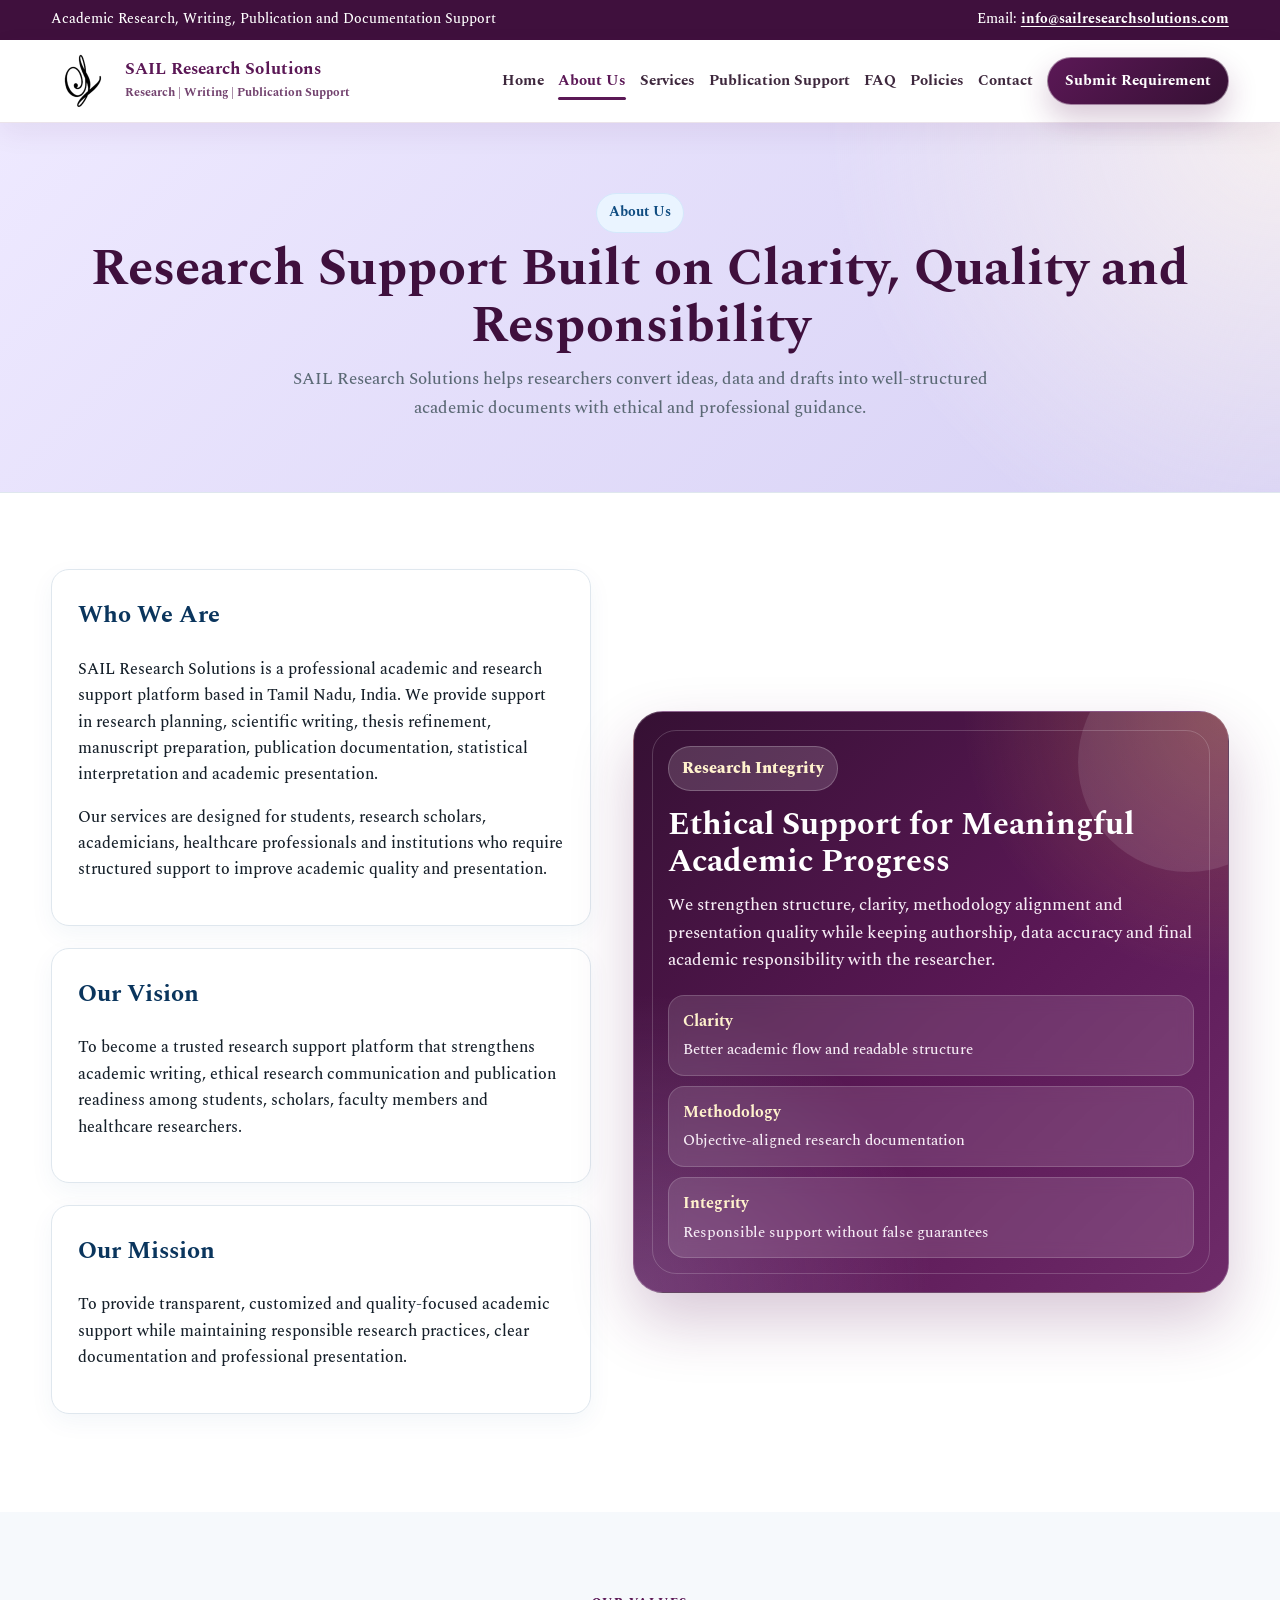
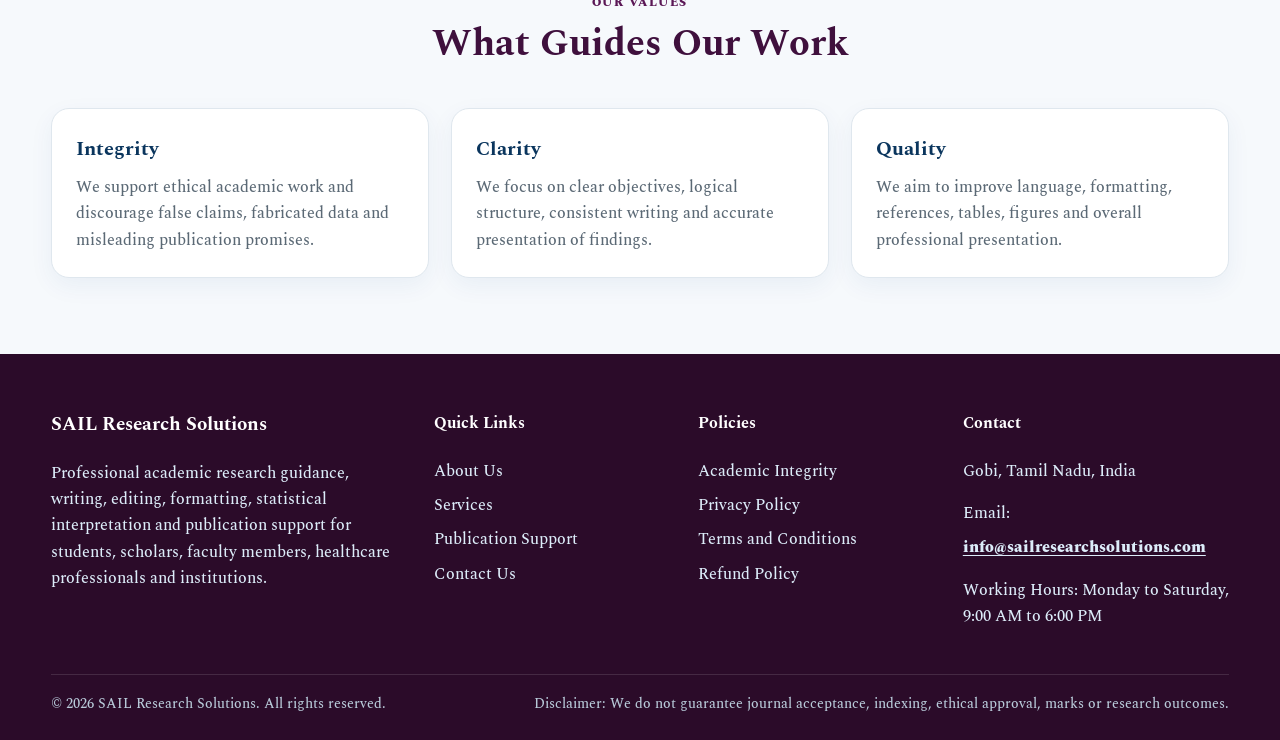
==== about.html @ 729e5722 "Fix clickable email links" ====
<!doctype html>
<html lang="en">
<head>
  <meta charset="utf-8">
  <meta name="viewport" content="width=device-width, initial-scale=1">
  <title>About Us | SAIL Research Solutions</title>
  <meta name="description" content="About SAIL Research Solutions and its academic research support mission.">
  <meta name="keywords" content="SAIL Research Solutions, research support, manuscript editing, thesis support, publication assistance, pharmacy research, academic writing, statistical interpretation">
  <meta name="author" content="SAIL Research Solutions">
  <meta property="og:title" content="About Us | SAIL Research Solutions">
  <meta property="og:description" content="About SAIL Research Solutions and its academic research support mission.">
  <meta property="og:type" content="website">
  <link rel="preconnect" href="https://fonts.googleapis.com">
  <link rel="preconnect" href="https://fonts.gstatic.com" crossorigin>
  <link href="https://fonts.googleapis.com/css2?family=Spectral:wght@400;500;600;700;800&display=swap" rel="stylesheet">
  <link rel="stylesheet" href="assets/style.css">
</head>
<body>

<div class="topbar">
  <div class="container topbar-inner">
    <div>Academic Research, Writing, Publication and Documentation Support</div>
    <div>Email: <a class="email-link" href="mailto:info@sailresearchsolutions.com?subject=Website%20Enquiry%20-%20SAIL%20Research%20Solutions">info@sailresearchsolutions.com</a></div>
  </div>
</div>
<header class="main-header">
  <div class="container header-inner">
    <a class="brand" href="index.html" aria-label="SAIL Research Solutions Home">
      <img src="assets/logo.png" alt="SAIL Research Solutions logo">
      <span>
        <strong>SAIL Research Solutions</strong>
        <small>Research | Writing | Publication Support</small>
      </span>
    </a>
    <button class="menu-toggle" aria-label="Open menu">☰</button>
    <nav class="main-nav" aria-label="Main navigation">
      <a href="index.html" class="">Home</a>
      <a href="about.html" class="active">About Us</a>
      <a href="services.html" class="">Services</a>
      <a href="publication-support.html" class="">Publication Support</a>
      <a href="faq.html" class="">FAQ</a>
      <a href="policies.html" class="">Policies</a>
      <a href="contact.html" class="">Contact</a>
      <a class="nav-button" href="submit-requirement.html">Submit Requirement</a>
    </nav>
  </div>
</header>

<section class="page-hero">
  <div class="container">
    <span class="kicker">About Us</span>
    <h1>Research Support Built on Clarity, Quality and Responsibility</h1>
    <p>SAIL Research Solutions helps researchers convert ideas, data and drafts into well-structured academic documents with ethical and professional guidance.</p>
  </div>
</section>
<section class="section">
  <div class="container split">
    <div>
      <div class="content-box">
        <h2>Who We Are</h2>
        <p>SAIL Research Solutions is a professional academic and research support platform based in Tamil Nadu, India. We provide support in research planning, scientific writing, thesis refinement, manuscript preparation, publication documentation, statistical interpretation and academic presentation.</p>
        <p>Our services are designed for students, research scholars, academicians, healthcare professionals and institutions who require structured support to improve academic quality and presentation.</p>
      </div>
      <div class="content-box">
        <h2>Our Vision</h2>
        <p>To become a trusted research support platform that strengthens academic writing, ethical research communication and publication readiness among students, scholars, faculty members and healthcare researchers.</p>
      </div>
      <div class="content-box">
        <h2>Our Mission</h2>
        <p>To provide transparent, customized and quality-focused academic support while maintaining responsible research practices, clear documentation and professional presentation.</p>
      </div>
    </div>
    <div class="about-theme-card">
      <span class="about-theme-label">Research Integrity</span>
      <h3>Ethical Support for Meaningful Academic Progress</h3>
      <p>We strengthen structure, clarity, methodology alignment and presentation quality while keeping authorship, data accuracy and final academic responsibility with the researcher.</p>
      <div class="about-theme-points">
        <div><strong>Clarity</strong><span>Better academic flow and readable structure</span></div>
        <div><strong>Methodology</strong><span>Objective-aligned research documentation</span></div>
        <div><strong>Integrity</strong><span>Responsible support without false guarantees</span></div>
      </div>
    </div>
  </div>
</section>
<section class="section alt">
  <div class="container">
    <div class="section-title">
      <span class="eyebrow">Our Values</span>
      <h2>What Guides Our Work</h2>
    </div>
    <div class="grid-3">
      <div class="card"><h3>Integrity</h3><p>We support ethical academic work and discourage false claims, fabricated data and misleading publication promises.</p></div>
      <div class="card"><h3>Clarity</h3><p>We focus on clear objectives, logical structure, consistent writing and accurate presentation of findings.</p></div>
      <div class="card"><h3>Quality</h3><p>We aim to improve language, formatting, references, tables, figures and overall professional presentation.</p></div>
    </div>
  </div>
</section>


<footer class="footer">
  <div class="container">
    <div class="footer-grid">
      <div>
        <h3>SAIL Research Solutions</h3>
        <p>Professional academic research guidance, writing, editing, formatting, statistical interpretation and publication support for students, scholars, faculty members, healthcare professionals and institutions.</p>
      </div>
      <div>
        <h4>Quick Links</h4>
        <a href="about.html">About Us</a>
        <a href="services.html">Services</a>
        <a href="publication-support.html">Publication Support</a>
        <a href="contact.html">Contact Us</a>
      </div>
      <div>
        <h4>Policies</h4>
        <a href="policies.html#ethics">Academic Integrity</a>
        <a href="policies.html#privacy">Privacy Policy</a>
        <a href="policies.html#terms">Terms and Conditions</a>
        <a href="policies.html#refund">Refund Policy</a>
      </div>
      <div>
        <h4>Contact</h4>
        <p>Gobi, Tamil Nadu, India</p>
        <p>Email: <a class="email-link" href="mailto:info@sailresearchsolutions.com?subject=Website%20Enquiry%20-%20SAIL%20Research%20Solutions">info@sailresearchsolutions.com</a></p>
        <p>Working Hours: Monday to Saturday, 9:00 AM to 6:00 PM</p>
      </div>
    </div>
    <div class="footer-bottom">
      <span>© 2026 SAIL Research Solutions. All rights reserved.</span>
      <span>Disclaimer: We do not guarantee journal acceptance, indexing, ethical approval, marks or research outcomes.</span>
    </div>
  </div>
</footer>
<script src="assets/script.js"></script>

</body>
</html>
---- assets/style.css ----
:root{
  --primary:#0f4c81;
  --primary-dark:#0a355d;
  --accent:#13a89e;
  --accent-soft:#e7f8f6;
  --gold:#f4b942;
  --ink:#16202a;
  --muted:#5b6975;
  --light:#f6f9fc;
  --white:#ffffff;
  --border:#dfe7ee;
  --shadow:0 16px 42px rgba(15,76,129,.12);
  --radius:18px;
  --max:1180px;
}
*{box-sizing:border-box}
html{scroll-behavior:smooth}
body{
  margin:0;
  font-family:Inter,Segoe UI,Arial,sans-serif;
  color:var(--ink);
  background:var(--white);
  line-height:1.65;
}
a{color:inherit;text-decoration:none}
img{max-width:100%;display:block}
.container{width:min(var(--max),92%);margin:auto}
.topbar{
  background:var(--primary-dark);
  color:#eaf4ff;
  font-size:.92rem;
}
.topbar .container{
  display:flex;gap:18px;justify-content:space-between;align-items:center;
  padding:8px 0;flex-wrap:wrap;
}
.navbar{
  background:rgba(255,255,255,.96);
  backdrop-filter:blur(10px);
  border-bottom:1px solid var(--border);
  position:sticky;top:0;z-index:20;
}
.navbar .container{
  display:flex;align-items:center;justify-content:space-between;
  padding:13px 0;
}
.logo{
  display:flex;align-items:center;gap:12px;font-weight:800;color:var(--primary-dark);
}
.logo-mark{
  width:46px;height:46px;border-radius:14px;
  display:grid;place-items:center;
  background:linear-gradient(135deg,var(--primary),var(--accent));
  color:var(--white);font-weight:900;letter-spacing:.5px;
  box-shadow:0 10px 22px rgba(19,168,158,.25);
}

.logo-img{
  width:68px;
  height:68px;
  object-fit:contain;
  border-radius:0;
  background:transparent;
  border:0;
  padding:0;
  box-shadow:none;
}

.logo small{display:block;font-weight:600;color:var(--muted);font-size:.75rem;margin-top:-4px}
.navlinks{
  display:flex;gap:24px;align-items:center;font-weight:650;color:#203040;
}
.navlinks a:hover{color:var(--accent)}
.nav-cta{
  background:var(--accent);color:white!important;padding:10px 16px;border-radius:999px;
  box-shadow:0 10px 22px rgba(19,168,158,.25);
}
.menu-toggle{display:none;background:transparent;border:0;font-size:1.7rem;color:var(--primary)}
.hero{
  position:relative;overflow:hidden;
  background:
    radial-gradient(circle at top right, rgba(19,168,158,.18), transparent 32%),
    radial-gradient(circle at bottom left, rgba(244,185,66,.16), transparent 28%),
    linear-gradient(135deg,#f8fbff 0%,#eef8fb 100%);
  padding:88px 0 70px;
}
.hero-grid{
  display:grid;grid-template-columns:1.1fr .9fr;gap:44px;align-items:center;
}
.kicker{
  display:inline-flex;align-items:center;gap:8px;
  color:var(--primary);background:#eaf4ff;border:1px solid #d4e8fb;
  padding:7px 12px;border-radius:999px;font-weight:750;font-size:.9rem;
}
.hero h1{
  font-size:clamp(2.25rem,5vw,4.65rem);
  line-height:1.08;margin:18px 0;color:var(--primary-dark);letter-spacing:-1.5px;
}
.hero p{font-size:1.12rem;color:#43525f;max-width:720px}
.hero-actions{display:flex;gap:14px;flex-wrap:wrap;margin-top:28px}
.btn{
  display:inline-flex;align-items:center;justify-content:center;
  border-radius:999px;padding:13px 20px;font-weight:800;
  border:1px solid transparent;transition:.2s ease;
}
.btn-primary{background:var(--primary);color:white;box-shadow:0 12px 28px rgba(15,76,129,.25)}
.btn-primary:hover{background:var(--primary-dark);transform:translateY(-2px)}
.btn-outline{border-color:var(--primary);color:var(--primary);background:white}
.btn-outline:hover{background:var(--primary);color:white;transform:translateY(-2px)}
.hero-card{
  background:rgba(255,255,255,.9);
  border:1px solid rgba(223,231,238,.9);
  box-shadow:var(--shadow);
  border-radius:28px;
  padding:28px;
  position:relative;
}
.hero-card:before{
  content:"";position:absolute;inset:16px;border:1px dashed rgba(19,168,158,.35);
  border-radius:22px;pointer-events:none;
}
.hero-card h3{margin:0 0 14px;color:var(--primary-dark);font-size:1.35rem}
.check-list{padding:0;margin:0;list-style:none}
.check-list li{
  display:flex;gap:10px;align-items:flex-start;margin:12px 0;color:#314250;
}
.check-list li:before{
  content:"✓";color:white;background:var(--accent);border-radius:50%;
  width:22px;height:22px;display:inline-grid;place-items:center;flex:0 0 22px;font-size:.8rem;font-weight:900;margin-top:2px;
}
.metrics{
  display:grid;grid-template-columns:repeat(3,1fr);gap:16px;margin-top:25px;
}
.metric{
  background:var(--white);border:1px solid var(--border);border-radius:16px;padding:16px;text-align:center;
}
.metric b{display:block;color:var(--primary);font-size:1.45rem}
.metric span{font-size:.85rem;color:var(--muted)}
.section{padding:76px 0}
.section.alt{background:var(--light)}
.section-title{text-align:center;max-width:780px;margin:0 auto 42px}
.section-title .eyebrow{
  color:var(--accent);font-weight:850;text-transform:uppercase;letter-spacing:.12em;font-size:.78rem;
}
.section-title h2{
  margin:8px 0 12px;color:var(--primary-dark);font-size:clamp(1.75rem,3vw,2.75rem);line-height:1.15;
}
.section-title p{color:var(--muted);margin:0}
.grid-3{display:grid;grid-template-columns:repeat(3,1fr);gap:22px}
.grid-2{display:grid;grid-template-columns:repeat(2,1fr);gap:24px}
.card{
  background:var(--white);border:1px solid var(--border);border-radius:var(--radius);
  padding:24px;box-shadow:0 8px 24px rgba(15,76,129,.06);
  transition:.2s ease;
}
.card:hover{transform:translateY(-4px);box-shadow:var(--shadow)}
.icon{
  width:52px;height:52px;border-radius:16px;background:var(--accent-soft);
  color:var(--accent);display:grid;place-items:center;font-size:1.55rem;margin-bottom:16px;
}
.card h3{margin:0 0 8px;color:var(--primary-dark);font-size:1.24rem}
.card p{color:var(--muted);margin:0}
.badges{display:flex;gap:10px;flex-wrap:wrap;justify-content:center;margin-top:12px}
.badge{
  padding:9px 13px;border-radius:999px;background:#fff;border:1px solid var(--border);
  font-weight:700;color:#344555;font-size:.92rem;
}
.split{
  display:grid;grid-template-columns:.95fr 1.05fr;gap:42px;align-items:center;
}
.visual-box{
  min-height:420px;border-radius:30px;
  background:
    linear-gradient(135deg,rgba(15,76,129,.92),rgba(19,168,158,.84)),
    url('data:image/svg+xml;utf8,<svg xmlns="http://www.w3.org/2000/svg" width="900" height="600"><defs><pattern id="p" width="70" height="70" patternUnits="userSpaceOnUse"><circle cx="8" cy="8" r="2" fill="white" opacity=".20"/><path d="M0 70 L70 0" stroke="white" opacity=".08"/></pattern></defs><rect width="100%" height="100%" fill="url(%23p)"/></svg>');
  padding:32px;color:white;display:flex;flex-direction:column;justify-content:flex-end;
  box-shadow:var(--shadow);
}
.visual-box h3{font-size:2rem;line-height:1.15;margin:0 0 10px}
.visual-box p{margin:0;color:#eefcff}
.steps{counter-reset:step}
.step{
  display:grid;grid-template-columns:60px 1fr;gap:18px;align-items:start;
  background:var(--white);border:1px solid var(--border);border-radius:var(--radius);
  padding:20px;margin-bottom:16px;box-shadow:0 8px 20px rgba(15,76,129,.05);
}
.step-number{
  width:52px;height:52px;border-radius:50%;background:var(--primary);color:white;
  display:grid;place-items:center;font-weight:900;font-size:1.2rem;
}
.step h3{margin:0 0 5px;color:var(--primary-dark)}
.step p{margin:0;color:var(--muted)}
.cta{
  background:linear-gradient(135deg,var(--primary-dark),var(--primary));
  color:white;border-radius:30px;padding:42px;
  display:grid;grid-template-columns:1.2fr .8fr;gap:24px;align-items:center;
  box-shadow:var(--shadow);
}
.cta h2{margin:0 0 8px;font-size:2.1rem;line-height:1.15}
.cta p{margin:0;color:#e7f4ff}
.cta .hero-actions{justify-content:flex-end;margin:0}
.cta .btn-outline{background:transparent;color:white;border-color:rgba(255,255,255,.7)}
.cta .btn-outline:hover{background:white;color:var(--primary)}
.testimonial{
  position:relative;padding-top:34px;
}
.quote{
  position:absolute;top:8px;left:22px;color:var(--accent);font-size:3rem;font-weight:900;line-height:1;
}
.testimonial p{font-style:italic}
.name{font-weight:850;color:var(--primary-dark);margin-top:14px}
.role{color:var(--muted);font-size:.92rem}
.page-hero{
  background:linear-gradient(135deg,#f7fbff,#e9f8f7);
  padding:70px 0;text-align:center;border-bottom:1px solid var(--border);
}
.page-hero h1{font-size:clamp(2rem,4vw,3.4rem);color:var(--primary-dark);margin:8px 0 10px;line-height:1.12}
.page-hero p{max-width:760px;margin:auto;color:var(--muted);font-size:1.08rem}
.content-box{
  background:var(--white);border:1px solid var(--border);border-radius:var(--radius);
  padding:26px;box-shadow:0 8px 24px rgba(15,76,129,.05);margin-bottom:22px;
}
.content-box h2,.content-box h3{color:var(--primary-dark);margin-top:0}
.policy-list li{margin-bottom:10px}
.contact-grid{display:grid;grid-template-columns:.9fr 1.1fr;gap:24px}
.form{
  display:grid;gap:14px;
}
.form input,.form textarea,.form select{
  width:100%;border:1px solid var(--border);border-radius:14px;padding:13px 14px;
  font:inherit;background:white;color:var(--ink);
}
.form textarea{min-height:135px;resize:vertical}
.form-note{font-size:.9rem;color:var(--muted);margin-top:8px}
.footer{
  background:#081f36;color:#dcecf9;padding:56px 0 24px;
}
.footer-grid{display:grid;grid-template-columns:1.2fr .8fr .8fr .9fr;gap:28px}
.footer h3,.footer h4{color:white;margin-top:0}
.footer a{display:block;color:#dcecf9;margin:8px 0}
.footer a:hover{color:var(--gold)}
.footer-bottom{
  border-top:1px solid rgba(255,255,255,.12);margin-top:28px;padding-top:18px;
  display:flex;justify-content:space-between;gap:16px;flex-wrap:wrap;color:#b7c9d8;font-size:.9rem;
}
.notice{
  background:#fff8e7;border:1px solid #f4d997;color:#604812;border-radius:16px;padding:16px;margin:18px 0;
}
.table-wrap{overflow-x:auto}
table{width:100%;border-collapse:collapse;background:white;border:1px solid var(--border);border-radius:14px;overflow:hidden}
th,td{padding:14px;border-bottom:1px solid var(--border);vertical-align:top;text-align:left}
th{background:#edf7fb;color:var(--primary-dark)}
tr:last-child td{border-bottom:0}
@media(max-width:920px){
  .hero-grid,.split,.cta,.contact-grid{grid-template-columns:1fr}
  .grid-3{grid-template-columns:repeat(2,1fr)}
  .footer-grid{grid-template-columns:1fr 1fr}
  .cta .hero-actions{justify-content:flex-start}
  .navlinks{
    display:none;position:absolute;top:73px;left:0;right:0;background:white;
    padding:18px 4%;flex-direction:column;align-items:flex-start;border-bottom:1px solid var(--border);
  }
  .navlinks.open{display:flex}
  .menu-toggle{display:block}
}
@media(max-width:620px){
  .grid-3,.grid-2,.metrics{grid-template-columns:1fr}
  .hero{padding:62px 0 50px}
  .section{padding:58px 0}
  .footer-grid{grid-template-columns:1fr}
  .topbar .container{justify-content:center;text-align:center}
}

.map-wrap{
  border:1px solid var(--border);
  border-radius:var(--radius);
  overflow:hidden;
  box-shadow:0 8px 24px rgba(15,76,129,.06);
  background:#fff;
}
.map-wrap iframe{
  width:100%;
  height:360px;
  border:0;
  display:block;
}


/* ================================
   Modern Top Navigation Layout v2
   ================================ */

:root{
  --brand-purple:#5b1856;
  --brand-purple-dark:#3f103d;
  --brand-lavender:#d7d1f5;
  --brand-cream:#faf3ef;
  --brand-soft:#f7f2ff;
}

body{
  padding-left:0!important;
  background:#ffffff;
}

.site-sidebar,
.sidebar-open,
.sidebar-overlay{
  display:none!important;
}

.topbar{
  display:block!important;
  background:var(--brand-purple-dark);
  color:#fff;
  font-size:.9rem;
}

.topbar a{
  color:#fff;
  font-weight:700;
}

.topbar-inner{
  display:flex;
  justify-content:space-between;
  gap:16px;
  padding:8px 0;
  flex-wrap:wrap;
}

.main-header{
  position:sticky;
  top:0;
  z-index:1000;
  background:rgba(255,255,255,.94);
  backdrop-filter:blur(14px);
  border-bottom:1px solid rgba(91,24,86,.12);
  box-shadow:0 10px 26px rgba(91,24,86,.07);
}

.header-inner{
  display:flex;
  align-items:center;
  justify-content:space-between;
  gap:22px;
  padding:12px 0;
}

.brand{
  display:flex;
  align-items:center;
  gap:13px;
  color:var(--brand-purple);
}

.brand img{
  width:72px;
  height:72px;
  object-fit:contain;
}

.brand strong{
  display:block;
  font-size:1.16rem;
  line-height:1.15;
  letter-spacing:.01em;
}

.brand small{
  display:block;
  color:#73436f;
  font-weight:700;
  font-size:.78rem;
  margin-top:3px;
}

.main-nav{
  display:flex;
  align-items:center;
  gap:18px;
  font-weight:750;
  color:#3e283d;
}

.main-nav a{
  position:relative;
}

.main-nav a:hover,
.main-nav a.active{
  color:var(--brand-purple);
}

.main-nav a.active::after{
  content:"";
  position:absolute;
  left:0;
  right:0;
  bottom:-7px;
  height:3px;
  border-radius:999px;
  background:var(--brand-purple);
}

.nav-button{
  background:var(--brand-purple);
  color:#fff!important;
  padding:10px 15px;
  border-radius:999px;
  box-shadow:0 12px 25px rgba(91,24,86,.20);
}

.nav-button::after{
  display:none!important;
}

.menu-toggle{
  display:none;
  background:var(--brand-purple);
  color:#fff;
  border:0;
  border-radius:12px;
  width:44px;
  height:44px;
  font-size:1.35rem;
}

.modern-hero{
  position:relative;
  min-height:680px;
  display:flex;
  align-items:center;
  overflow:hidden;
  background:
    radial-gradient(circle at top right, rgba(250,243,239,.88), transparent 36%),
    radial-gradient(circle at bottom left, rgba(244,185,66,.16), transparent 34%),
    linear-gradient(135deg,#eee9ff 0%,#d7d1f5 100%);
}

.hero-video{
  position:absolute;
  inset:0;
  width:100%;
  height:100%;
  object-fit:cover;
  opacity:.64;
  z-index:0;
}

.hero-overlay{
  position:absolute;
  inset:0;
  background:linear-gradient(90deg,rgba(255,255,255,.82),rgba(255,255,255,.50));
  z-index:1;
}

.modern-hero-grid{
  position:relative;
  z-index:2;
  display:grid;
  grid-template-columns:1.1fr .75fr;
  align-items:center;
  gap:44px;
  padding:72px 0;
}

.hero-copy h1{
  font-size:clamp(2.4rem,5vw,4.85rem);
  line-height:1.03;
  color:var(--brand-purple-dark);
  margin:18px 0;
  letter-spacing:-1.7px;
}

.hero-copy p{
  font-size:1.14rem;
  color:#4b3549;
  max-width:760px;
}

.pill{
  display:inline-flex;
  background:#fff;
  color:var(--brand-purple);
  border:1px solid rgba(91,24,86,.18);
  padding:8px 14px;
  border-radius:999px;
  font-weight:900;
  box-shadow:0 10px 24px rgba(91,24,86,.08);
}

.btn-primary{
  background:var(--brand-purple)!important;
  border-color:var(--brand-purple)!important;
  color:#fff!important;
}

.btn-primary:hover{
  background:var(--brand-purple-dark)!important;
}

.btn-outline{
  color:var(--brand-purple)!important;
  border-color:var(--brand-purple)!important;
}

.btn-outline:hover{
  color:#fff!important;
  background:var(--brand-purple)!important;
}

.hero-trust{
  display:flex;
  flex-wrap:wrap;
  gap:10px;
  margin-top:24px;
}

.hero-trust span{
  background:rgba(255,255,255,.82);
  border:1px solid rgba(91,24,86,.14);
  color:#593456;
  border-radius:999px;
  padding:9px 13px;
  font-weight:750;
  font-size:.94rem;
}

.hero-service-panel{
  background:rgba(255,255,255,.86);
  border:1px solid rgba(91,24,86,.16);
  border-radius:28px;
  padding:30px;
  box-shadow:0 24px 52px rgba(91,24,86,.15);
}

.hero-service-panel h3{
  margin-top:0;
  color:var(--brand-purple-dark);
  font-size:1.55rem;
}

.hero-service-panel p{
  color:#5b6975;
}

.mini-service-list{
  display:grid;
  gap:10px;
  margin-top:18px;
}

.mini-service-list a{
  background:var(--brand-soft);
  color:var(--brand-purple);
  border:1px solid rgba(91,24,86,.12);
  border-radius:15px;
  padding:12px 14px;
  font-weight:800;
}

.quick-strip{
  margin-top:-44px;
  position:relative;
  z-index:5;
}

.quick-strip-grid{
  display:grid;
  grid-template-columns:repeat(3,1fr);
  background:#fff;
  border:1px solid rgba(91,24,86,.12);
  border-radius:24px;
  box-shadow:0 20px 44px rgba(91,24,86,.12);
  overflow:hidden;
}

.quick-strip-grid div{
  padding:22px;
  border-right:1px solid rgba(91,24,86,.10);
}

.quick-strip-grid div:last-child{
  border-right:0;
}

.quick-strip-grid strong{
  display:block;
  color:var(--brand-purple);
  font-size:1.05rem;
}

.quick-strip-grid span{
  color:#5b6975;
  font-size:.94rem;
}

.section-title .eyebrow,
.eyebrow{
  color:var(--brand-purple)!important;
}

.section-title h2,
.modern-about h2{
  color:var(--brand-purple-dark);
}

.modern-card-grid{
  display:grid;
  grid-template-columns:repeat(3,1fr);
  gap:22px;
}

.modern-card{
  background:#fff;
  border:1px solid rgba(91,24,86,.12);
  border-radius:22px;
  padding:25px;
  box-shadow:0 12px 32px rgba(91,24,86,.07);
  transition:.2s ease;
}

.modern-card:hover{
  transform:translateY(-5px);
  box-shadow:0 22px 45px rgba(91,24,86,.13);
}

.modern-card .icon{
  width:54px;
  height:54px;
  background:var(--brand-purple);
  color:#fff;
  border-radius:18px;
  display:grid;
  place-items:center;
  font-weight:900;
  margin-bottom:15px;
}

.modern-card h3{
  color:var(--brand-purple-dark);
  margin:0 0 8px;
}

.modern-card p{
  color:#5b6975;
  margin:0;
}

.modern-about{
  background:linear-gradient(135deg,#fff 0%,#f7f2ff 100%);
}

.modern-split{
  display:grid;
  grid-template-columns:1fr .9fr;
  gap:34px;
  align-items:center;
}

.modern-split p{
  color:#5b6975;
}

.text-link{
  display:inline-block;
  color:var(--brand-purple);
  font-weight:900;
  margin-top:10px;
}

.ethics-box{
  background:#fff;
  border:1px solid rgba(91,24,86,.14);
  border-radius:26px;
  padding:30px;
  box-shadow:0 20px 45px rgba(91,24,86,.10);
}

.ethics-box h3{
  color:var(--brand-purple-dark);
  margin-top:0;
}

.ethics-box ul{
  margin:14px 0 0;
  padding-left:20px;
  color:#5b6975;
}

.process-line{
  display:grid;
  grid-template-columns:repeat(5,1fr);
  gap:16px;
}

.process-line div{
  background:#fff;
  border:1px solid rgba(91,24,86,.12);
  border-radius:20px;
  padding:22px;
  box-shadow:0 10px 26px rgba(91,24,86,.06);
}

.process-line b{
  width:42px;
  height:42px;
  display:grid;
  place-items:center;
  border-radius:50%;
  background:var(--brand-purple);
  color:#fff;
  margin-bottom:12px;
}

.process-line h3{
  color:var(--brand-purple-dark);
  margin:0 0 8px;
  font-size:1.04rem;
}

.process-line p{
  color:#5b6975;
  margin:0;
  font-size:.94rem;
}

.modern-cta{
  background:linear-gradient(135deg,var(--brand-purple-dark),var(--brand-purple));
  color:#fff;
  border-radius:30px;
  padding:38px;
  display:flex;
  align-items:center;
  justify-content:space-between;
  gap:22px;
  box-shadow:0 25px 52px rgba(91,24,86,.22);
}

.modern-cta h2{
  margin:0 0 8px;
  font-size:2rem;
}

.modern-cta p{
  margin:0;
  color:#f4e9f3;
}

.modern-cta .btn-primary{
  background:#fff!important;
  color:var(--brand-purple)!important;
  border-color:#fff!important;
}

/* Improve old page hero sections also */
.page-hero{
  background:
    radial-gradient(circle at top right, rgba(250,243,239,.84), transparent 34%),
    linear-gradient(135deg,#eee9ff 0%,#d7d1f5 100%)!important;
}

.page-hero h1{
  color:var(--brand-purple-dark)!important;
}

/* Keep footer aligned with new layout */
.footer{
  background:#2b0b29!important;
}

/* Mobile */
@media(max-width:1050px){
  .main-nav{
    position:absolute;
    top:100%;
    left:0;
    right:0;
    background:#fff;
    border-bottom:1px solid rgba(91,24,86,.12);
    padding:16px 4%;
    flex-direction:column;
    align-items:flex-start;
    display:none;
  }

  .main-nav.open{
    display:flex;
  }

  .main-nav a.active::after{
    display:none;
  }

  .menu-toggle{
    display:grid;
    place-items:center;
  }

  .modern-hero-grid,
  .modern-split{
    grid-template-columns:1fr;
  }

  .hero-service-panel{
    max-width:620px;
  }

  .modern-card-grid{
    grid-template-columns:repeat(2,1fr);
  }

  .process-line{
    grid-template-columns:repeat(2,1fr);
  }

  .quick-strip-grid{
    grid-template-columns:1fr;
  }

  .quick-strip-grid div{
    border-right:0;
    border-bottom:1px solid rgba(91,24,86,.10);
  }

  .quick-strip-grid div:last-child{
    border-bottom:0;
  }

  .modern-cta{
    flex-direction:column;
    align-items:flex-start;
  }
}

@media(max-width:650px){
  .topbar{
    display:none!important;
  }

  .brand img{
    width:58px;
    height:58px;
  }

  .brand strong{
    font-size:1rem;
  }

  .brand small{
    font-size:.68rem;
  }

  .modern-hero{
    min-height:auto;
  }

  .modern-hero-grid{
    padding:54px 0;
  }

  .hero-copy h1{
    font-size:2.25rem;
  }

  .modern-card-grid,
  .process-line{
    grid-template-columns:1fr;
  }

  .hero-service-panel,
  .modern-cta{
    border-radius:22px;
    padding:24px;
  }
}


/* Submit Requirement page and Contact page refinement */
.active-submit{
  background:#3f103d!important;
  color:#fff!important;
}

.contact-grid .hero-actions{
  margin-top:18px;
}

.contact-grid .hero-actions .btn{
  margin-right:10px;
  margin-bottom:10px;
}

.content-box a{
  color:var(--brand-purple, #5b1856);
  font-weight:800;
}



/* Tally embedded requirement form */
.form-embed-box{
  min-height:620px;
}

.tally-embed-wrapper{
  width:100%;
  min-height:560px;
  border:1px solid rgba(91,24,86,.14);
  border-radius:20px;
  background:#fbf8ff;
  overflow:hidden;
  margin-top:16px;
}

.tally-iframe{
  width:100%;
  min-height:720px;
  border:0;
  display:block;
  background:#ffffff;
}

.tally-placeholder{
  display:none;
  padding:34px;
  text-align:left;
  color:#4b3549;
}

.tally-placeholder h3{
  color:var(--brand-purple-dark, #3f103d);
  margin-top:0;
}

.tally-placeholder code{
  background:#ffffff;
  border:1px solid rgba(91,24,86,.16);
  padding:3px 6px;
  border-radius:8px;
  color:#5b1856;
  font-weight:800;
}

.form-security-note{
  margin-top:16px;
  padding:14px 16px;
  border-radius:16px;
  background:#fff8e7;
  border:1px solid #eed38a;
  color:#5d4311;
  font-size:.94rem;
}



/* =====================================================
   Premium polish update: home, navigation, services,
   submit requirement and contact pages
   ===================================================== */

:root{
  --premium-purple:#5b1856;
  --premium-purple-dark:#351033;
  --premium-lavender:#d7d1f5;
  --premium-cream:#faf3ef;
  --premium-soft:#f8f4ff;
  --premium-gold:#f4b942;
}

/* Navigation polish */
.main-header{
  background:rgba(255,255,255,.96)!important;
  border-bottom:1px solid rgba(91,24,86,.12)!important;
}

.header-inner{
  padding:9px 0!important;
}

.brand{
  gap:10px!important;
}

.brand img{
  width:64px!important;
  height:64px!important;
  transition:.2s ease;
}

.brand:hover img{
  transform:scale(1.03);
}

.brand strong{
  font-size:1.08rem!important;
  letter-spacing:.005em;
}

.brand small{
  font-size:.72rem!important;
}

.main-nav{
  gap:14px!important;
  font-size:.93rem;
}

.nav-button{
  background:linear-gradient(135deg,var(--premium-purple),var(--premium-purple-dark))!important;
  color:#fff!important;
  padding:11px 17px!important;
  border-radius:999px!important;
  box-shadow:0 14px 30px rgba(91,24,86,.24)!important;
  border:1px solid rgba(255,255,255,.45);
}

.nav-button:hover{
  transform:translateY(-1px);
  box-shadow:0 18px 34px rgba(91,24,86,.30)!important;
}

/* Premium homepage hero */
.premium-hero{
  position:relative;
  min-height:720px;
  overflow:hidden;
  display:flex;
  align-items:center;
  background:
    radial-gradient(circle at 78% 18%, rgba(250,243,239,.86), transparent 32%),
    radial-gradient(circle at 10% 80%, rgba(244,185,66,.16), transparent 30%),
    linear-gradient(135deg,#f3efff 0%,#d7d1f5 100%);
}

.premium-hero::before{
  content:"";
  position:absolute;
  inset:-15%;
  background:
    radial-gradient(circle at 15% 25%, rgba(91,24,86,.09), transparent 25%),
    radial-gradient(circle at 82% 74%, rgba(19,168,158,.10), transparent 26%);
  filter:blur(20px);
  animation:softFloat 16s ease-in-out infinite alternate;
  z-index:0;
}

@keyframes softFloat{
  from{transform:translate3d(-1.2%,0,0) scale(1)}
  to{transform:translate3d(1.2%,1%,0) scale(1.03)}
}

.hero-video{
  opacity:.44!important;
  filter:saturate(.92) contrast(.96) blur(.2px);
}

.hero-gradient-layer{
  position:absolute;
  inset:0;
  background:
    linear-gradient(90deg,rgba(255,255,255,.90) 0%,rgba(255,255,255,.68) 48%,rgba(255,255,255,.46) 100%),
    linear-gradient(180deg,rgba(255,255,255,.08),rgba(255,255,255,.24));
  z-index:1;
}

.premium-hero-grid{
  position:relative;
  z-index:2;
  display:grid;
  grid-template-columns:1.12fr .72fr;
  gap:50px;
  align-items:center;
  padding:78px 0 88px;
}

.premium-pill{
  box-shadow:0 12px 30px rgba(91,24,86,.10);
}

.premium-hero-copy h1{
  font-size:clamp(2.6rem,5.3vw,5.2rem);
  line-height:1.01;
  letter-spacing:-2px;
  margin:18px 0;
  color:var(--premium-purple-dark);
  max-width:900px;
}

.hero-tagline{
  font-size:1.18rem;
  color:#4b3549;
  max-width:790px;
}

.premium-actions{
  display:flex;
  flex-wrap:wrap;
  gap:13px;
  margin-top:30px;
}

.btn-xl{
  padding:15px 22px!important;
  font-size:1rem;
  font-weight:900;
}

.btn-glass{
  background:rgba(255,255,255,.78);
  border:1px solid rgba(91,24,86,.18);
  color:var(--premium-purple)!important;
  box-shadow:0 12px 28px rgba(91,24,86,.08);
}

.btn-glass:hover{
  background:#fff;
  transform:translateY(-2px);
}

.btn-light{
  background:#fff!important;
  color:var(--premium-purple)!important;
  border:1px solid rgba(91,24,86,.15)!important;
  box-shadow:0 12px 28px rgba(91,24,86,.10);
}

.hero-assurance-row{
  display:flex;
  flex-wrap:wrap;
  gap:10px;
  margin-top:24px;
}

.hero-assurance-row span{
  background:rgba(255,255,255,.78);
  border:1px solid rgba(91,24,86,.13);
  color:#593456;
  padding:9px 13px;
  border-radius:999px;
  font-weight:800;
  font-size:.92rem;
}

.premium-hero-panel{
  position:relative;
  background:rgba(255,255,255,.88);
  border:1px solid rgba(91,24,86,.14);
  border-radius:30px;
  padding:30px;
  box-shadow:0 28px 62px rgba(91,24,86,.16);
  backdrop-filter:blur(14px);
}

.panel-badge{
  display:inline-flex;
  padding:7px 12px;
  border-radius:999px;
  background:#fff2cd;
  color:#684b08;
  font-weight:900;
  margin-bottom:12px;
}

.premium-hero-panel h3{
  color:var(--premium-purple-dark);
  margin:0 0 15px;
  font-size:1.55rem;
}

.premium-service-stack{
  display:grid;
  gap:12px;
}

.premium-service-stack a{
  padding:14px;
  border-radius:18px;
  background:var(--premium-soft);
  border:1px solid rgba(91,24,86,.12);
  display:block;
  color:var(--premium-purple);
  transition:.2s ease;
}

.premium-service-stack a:hover{
  transform:translateX(3px);
  background:#fff;
  box-shadow:0 12px 28px rgba(91,24,86,.10);
}

.premium-service-stack strong{
  display:block;
  color:var(--premium-purple-dark);
}

.premium-service-stack span{
  display:block;
  color:#5b6975;
  font-size:.9rem;
}

.premium-metrics{
  margin-top:-48px;
  position:relative;
  z-index:4;
}

.premium-metrics-grid{
  display:grid;
  grid-template-columns:repeat(4,1fr);
  border-radius:26px;
  background:#fff;
  overflow:hidden;
  border:1px solid rgba(91,24,86,.12);
  box-shadow:0 22px 50px rgba(91,24,86,.14);
}

.premium-metrics-grid div{
  padding:23px;
  border-right:1px solid rgba(91,24,86,.10);
}

.premium-metrics-grid div:last-child{
  border-right:0;
}

.premium-metrics-grid strong{
  display:block;
  color:var(--premium-purple);
  font-size:1.03rem;
}

.premium-metrics-grid span{
  color:#5b6975;
  font-size:.92rem;
}

.premium-card-grid{
  display:grid;
  grid-template-columns:repeat(3,1fr);
  gap:22px;
}

.premium-card{
  position:relative;
  overflow:hidden;
  background:#fff;
  border:1px solid rgba(91,24,86,.12);
  border-radius:24px;
  padding:28px;
  box-shadow:0 14px 34px rgba(91,24,86,.07);
  transition:.22s ease;
}

.premium-card::after{
  content:"";
  position:absolute;
  width:110px;
  height:110px;
  border-radius:50%;
  right:-40px;
  top:-42px;
  background:rgba(215,209,245,.50);
}

.premium-card:hover{
  transform:translateY(-6px);
  box-shadow:0 24px 52px rgba(91,24,86,.14);
}

.premium-card span{
  display:grid;
  place-items:center;
  width:52px;
  height:52px;
  border-radius:18px;
  background:var(--premium-purple);
  color:#fff;
  font-weight:900;
  margin-bottom:16px;
}

.premium-card h3{
  color:var(--premium-purple-dark);
  margin:0 0 9px;
}

.premium-card p{
  color:#5b6975;
  margin:0;
}

.premium-about-section{
  background:linear-gradient(135deg,#ffffff 0%,#f8f4ff 100%);
}

.premium-split{
  display:grid;
  grid-template-columns:1fr .85fr;
  gap:36px;
  align-items:center;
}

.premium-split h2{
  color:var(--premium-purple-dark);
  font-size:clamp(1.8rem,3vw,2.7rem);
  line-height:1.12;
}

.premium-split p{
  color:#5b6975;
}

.assurance-box-grid{
  display:grid;
  grid-template-columns:repeat(2,1fr);
  gap:14px;
  margin-top:22px;
}

.assurance-box-grid div{
  background:#fff;
  border:1px solid rgba(91,24,86,.10);
  border-radius:18px;
  padding:16px;
}

.assurance-box-grid strong{
  color:var(--premium-purple-dark);
  display:block;
}

.assurance-box-grid span{
  color:#5b6975;
  font-size:.92rem;
}

.premium-integrity-card{
  background:#fff;
  border:1px solid rgba(91,24,86,.14);
  border-radius:28px;
  padding:32px;
  box-shadow:0 24px 55px rgba(91,24,86,.12);
}

.premium-integrity-card h3{
  margin-top:0;
  color:var(--premium-purple-dark);
  font-size:1.6rem;
}

.premium-integrity-card ul{
  color:#5b6975;
  padding-left:20px;
}

.premium-process{
  display:grid;
  grid-template-columns:repeat(5,1fr);
  gap:16px;
}

.premium-process div{
  background:#fff;
  border:1px solid rgba(91,24,86,.12);
  border-radius:22px;
  padding:22px;
  box-shadow:0 12px 30px rgba(91,24,86,.06);
}

.premium-process b{
  display:grid;
  place-items:center;
  width:44px;
  height:44px;
  border-radius:50%;
  background:linear-gradient(135deg,var(--premium-purple),var(--premium-purple-dark));
  color:#fff;
  margin-bottom:12px;
}

.premium-process h3{
  color:var(--premium-purple-dark);
  margin:0 0 8px;
  font-size:1.05rem;
}

.premium-process p{
  color:#5b6975;
  margin:0;
  font-size:.92rem;
}

.premium-cta{
  display:flex;
  justify-content:space-between;
  align-items:center;
  gap:26px;
  padding:40px;
  border-radius:32px;
  color:#fff;
  background:
    radial-gradient(circle at right, rgba(244,185,66,.20), transparent 30%),
    linear-gradient(135deg,var(--premium-purple-dark),var(--premium-purple));
  box-shadow:0 28px 60px rgba(91,24,86,.24);
}

.premium-cta .eyebrow{
  color:#fff2cd!important;
}

.premium-cta h2{
  margin:6px 0 8px;
  font-size:2.1rem;
}

.premium-cta p{
  color:#f4e9f3;
  margin:0;
}

/* Services page upgrade */
.service-detail-grid{
  display:grid;
  grid-template-columns:repeat(2,1fr);
  gap:22px;
}

.service-detail-card{
  background:#fff;
  border:1px solid rgba(91,24,86,.12);
  border-radius:26px;
  padding:28px;
  box-shadow:0 16px 36px rgba(91,24,86,.08);
  transition:.22s ease;
}

.service-detail-card:hover{
  transform:translateY(-5px);
  box-shadow:0 26px 56px rgba(91,24,86,.14);
}

.service-top{
  display:flex;
  gap:14px;
  align-items:flex-start;
}

.service-top span{
  width:48px;
  height:48px;
  flex:0 0 auto;
  display:grid;
  place-items:center;
  border-radius:16px;
  background:var(--premium-purple);
  color:#fff;
  font-weight:900;
}

.service-top h3{
  margin:0;
  color:var(--premium-purple-dark);
}

.service-detail-card p{
  color:#5b6975;
}

.service-detail-card ul{
  padding-left:20px;
  color:#4d5b66;
}

.service-detail-card a{
  display:inline-block;
  margin-top:6px;
  color:var(--premium-purple);
  font-weight:900;
}

.audience-grid{
  display:grid;
  grid-template-columns:repeat(4,1fr);
  gap:18px;
}

.audience-grid div{
  background:#fff;
  border:1px solid rgba(91,24,86,.12);
  border-radius:22px;
  padding:24px;
  box-shadow:0 12px 30px rgba(91,24,86,.06);
}

.audience-grid h3{
  color:var(--premium-purple-dark);
  margin-top:0;
}

.audience-grid p{
  color:#5b6975;
  margin-bottom:0;
}

.pricing-note{
  display:flex;
  justify-content:space-between;
  align-items:center;
  gap:24px;
  padding:34px;
  border-radius:28px;
  background:linear-gradient(135deg,#fff,#f8f4ff);
  border:1px solid rgba(91,24,86,.14);
  box-shadow:0 20px 46px rgba(91,24,86,.10);
}

.pricing-note h2{
  color:var(--premium-purple-dark);
  margin:6px 0 8px;
}

.pricing-note p{
  color:#5b6975;
  margin:0;
}

/* Submit page upgrade */
.submit-layout{
  display:grid;
  grid-template-columns:.82fr 1.18fr;
  gap:26px;
  align-items:start;
}

.submit-info-column{
  display:grid;
  gap:18px;
}

.submit-step-card,
.attachment-card,
.premium-form-box{
  border-radius:26px!important;
}

.confidentiality-card,
.response-card{
  padding:22px;
  border-radius:24px;
  border:1px solid rgba(91,24,86,.14);
  background:#fff;
  box-shadow:0 12px 30px rgba(91,24,86,.06);
}

.confidentiality-card h3,
.response-card h3{
  margin-top:0;
  color:var(--premium-purple-dark);
}

.confidentiality-card p,
.response-card p{
  color:#5b6975;
  margin-bottom:0;
}

.response-card{
  background:#fff8e7;
  border-color:#eed38a;
}

.premium-form-box h2{
  color:var(--premium-purple-dark);
}

/* Contact page upgrade */
.elegant-contact-grid{
  display:grid;
  grid-template-columns:.8fr 1.2fr;
  gap:28px;
  align-items:stretch;
}

.contact-info-panel,
.contact-map-panel{
  background:#fff;
  border:1px solid rgba(91,24,86,.13);
  border-radius:30px;
  padding:30px;
  box-shadow:0 20px 48px rgba(91,24,86,.10);
}

.contact-info-panel h2,
.contact-map-panel h2{
  color:var(--premium-purple-dark);
  margin:6px 0 10px;
}

.contact-lead{
  color:#5b6975;
}

.contact-detail-list{
  display:grid;
  gap:14px;
  margin:22px 0;
}

.contact-detail-list div{
  background:#f8f4ff;
  border:1px solid rgba(91,24,86,.10);
  border-radius:18px;
  padding:16px;
}

.contact-detail-list strong{
  display:block;
  color:var(--premium-purple-dark);
  margin-bottom:3px;
}

.contact-detail-list a,
.contact-detail-list span{
  color:#5b6975;
  font-weight:750;
}

.contact-action-row{
  display:flex;
  flex-wrap:wrap;
  gap:12px;
  margin-bottom:18px;
}

.contact-notice{
  margin-bottom:0!important;
}

.map-header{
  display:flex;
  justify-content:space-between;
  gap:18px;
  align-items:flex-start;
  margin-bottom:16px;
}

.elegant-map{
  border-radius:24px!important;
}

.elegant-map iframe{
  height:480px!important;
}

/* Mobile responsiveness */
@media(max-width:1150px){
  .main-nav{
    font-size:.9rem;
    gap:10px!important;
  }

  .brand strong{
    font-size:.98rem!important;
  }

  .premium-hero-grid,
  .premium-split,
  .submit-layout,
  .elegant-contact-grid{
    grid-template-columns:1fr;
  }

  .premium-process{
    grid-template-columns:repeat(3,1fr);
  }

  .premium-metrics-grid{
    grid-template-columns:repeat(2,1fr);
  }

  .premium-metrics-grid div:nth-child(2){
    border-right:0;
  }

  .service-detail-grid,
  .audience-grid{
    grid-template-columns:repeat(2,1fr);
  }
}

@media(max-width:1050px){
  .main-nav{
    gap:14px!important;
  }

  .main-nav.open{
    display:flex!important;
  }
}

@media(max-width:720px){
  .brand img{
    width:54px!important;
    height:54px!important;
  }

  .premium-hero{
    min-height:auto;
  }

  .premium-hero-grid{
    padding:58px 0 72px;
  }

  .premium-hero-copy h1{
    font-size:2.25rem;
    letter-spacing:-.8px;
  }

  .premium-actions,
  .hero-assurance-row,
  .contact-action-row{
    flex-direction:column;
    align-items:stretch;
  }

  .premium-card-grid,
  .premium-process,
  .premium-metrics-grid,
  .service-detail-grid,
  .audience-grid,
  .assurance-box-grid{
    grid-template-columns:1fr;
  }

  .premium-metrics-grid div{
    border-right:0;
    border-bottom:1px solid rgba(91,24,86,.10);
  }

  .premium-metrics-grid div:last-child{
    border-bottom:0;
  }

  .premium-cta,
  .pricing-note{
    flex-direction:column;
    align-items:flex-start;
    padding:26px;
  }

  .map-header{
    flex-direction:column;
  }
}


/* =====================================================
   Font update: Spectral across website
   ===================================================== */
body,
button,
input,
textarea,
select{
  font-family:'Spectral', Georgia, 'Times New Roman', serif!important;
}

body{
  font-weight:500;
}

p,
li,
span,
td,
th,
input,
textarea,
select{
  font-weight:500;
}

h1,h2,h3,h4,h5,h6,
.brand strong,
.main-nav,
.btn,
.kicker,
.eyebrow{
  font-family:'Spectral', Georgia, 'Times New Roman', serif!important;
  font-weight:700;
}



/* =====================================================
   About page theme-card refinement
   ===================================================== */
.about-theme-card{
  position:relative;
  overflow:hidden;
  min-height:420px;
  border-radius:30px;
  padding:34px;
  color:#ffffff;
  display:flex;
  flex-direction:column;
  justify-content:flex-end;
  background:
    radial-gradient(circle at top right, rgba(244,185,66,.26), transparent 32%),
    radial-gradient(circle at bottom left, rgba(215,209,245,.22), transparent 36%),
    linear-gradient(135deg,#351033 0%,#5b1856 55%,#6e2b69 100%);
  border:1px solid rgba(255,255,255,.22);
  box-shadow:0 28px 62px rgba(91,24,86,.24);
}

.about-theme-card::before{
  content:"";
  position:absolute;
  inset:18px;
  border:1px solid rgba(255,255,255,.18);
  border-radius:24px;
  pointer-events:none;
}

.about-theme-card::after{
  content:"";
  position:absolute;
  width:220px;
  height:220px;
  border-radius:50%;
  right:-70px;
  top:-60px;
  background:rgba(255,255,255,.10);
  pointer-events:none;
}

.about-theme-label{
  position:relative;
  z-index:1;
  align-self:flex-start;
  background:rgba(255,255,255,.15);
  border:1px solid rgba(255,255,255,.22);
  color:#fff2cd;
  padding:8px 13px;
  border-radius:999px;
  font-weight:800;
  margin-bottom:16px;
}

.about-theme-card h3{
  position:relative;
  z-index:1;
  font-size:2rem;
  line-height:1.15;
  margin:0 0 12px;
  color:#ffffff;
}

.about-theme-card p{
  position:relative;
  z-index:1;
  color:#f7edf6;
  margin:0 0 20px;
  font-size:1.04rem;
}

.about-theme-points{
  position:relative;
  z-index:1;
  display:grid;
  grid-template-columns:1fr;
  gap:10px;
}

.about-theme-points div{
  background:rgba(255,255,255,.12);
  border:1px solid rgba(255,255,255,.17);
  border-radius:16px;
  padding:12px 14px;
  backdrop-filter:blur(8px);
}

.about-theme-points strong{
  display:block;
  color:#fff2cd;
  margin-bottom:2px;
}

.about-theme-points span{
  color:#f7edf6;
  font-size:.94rem;
}

@media(max-width:720px){
  .about-theme-card{
    min-height:auto;
    padding:28px;
  }

  .about-theme-card h3{
    font-size:1.6rem;
  }
}



/* Clickable email link refinement */
.email-link{
  color:inherit;
  font-weight:800;
  text-decoration:underline;
  text-underline-offset:3px;
}

.topbar .email-link,
.footer .email-link{
  color:inherit;
}

.contact-detail-list .email-link,
.content-box .email-link{
  color:var(--premium-purple, #5b1856);
}

.email-link:hover{
  opacity:.82;
}
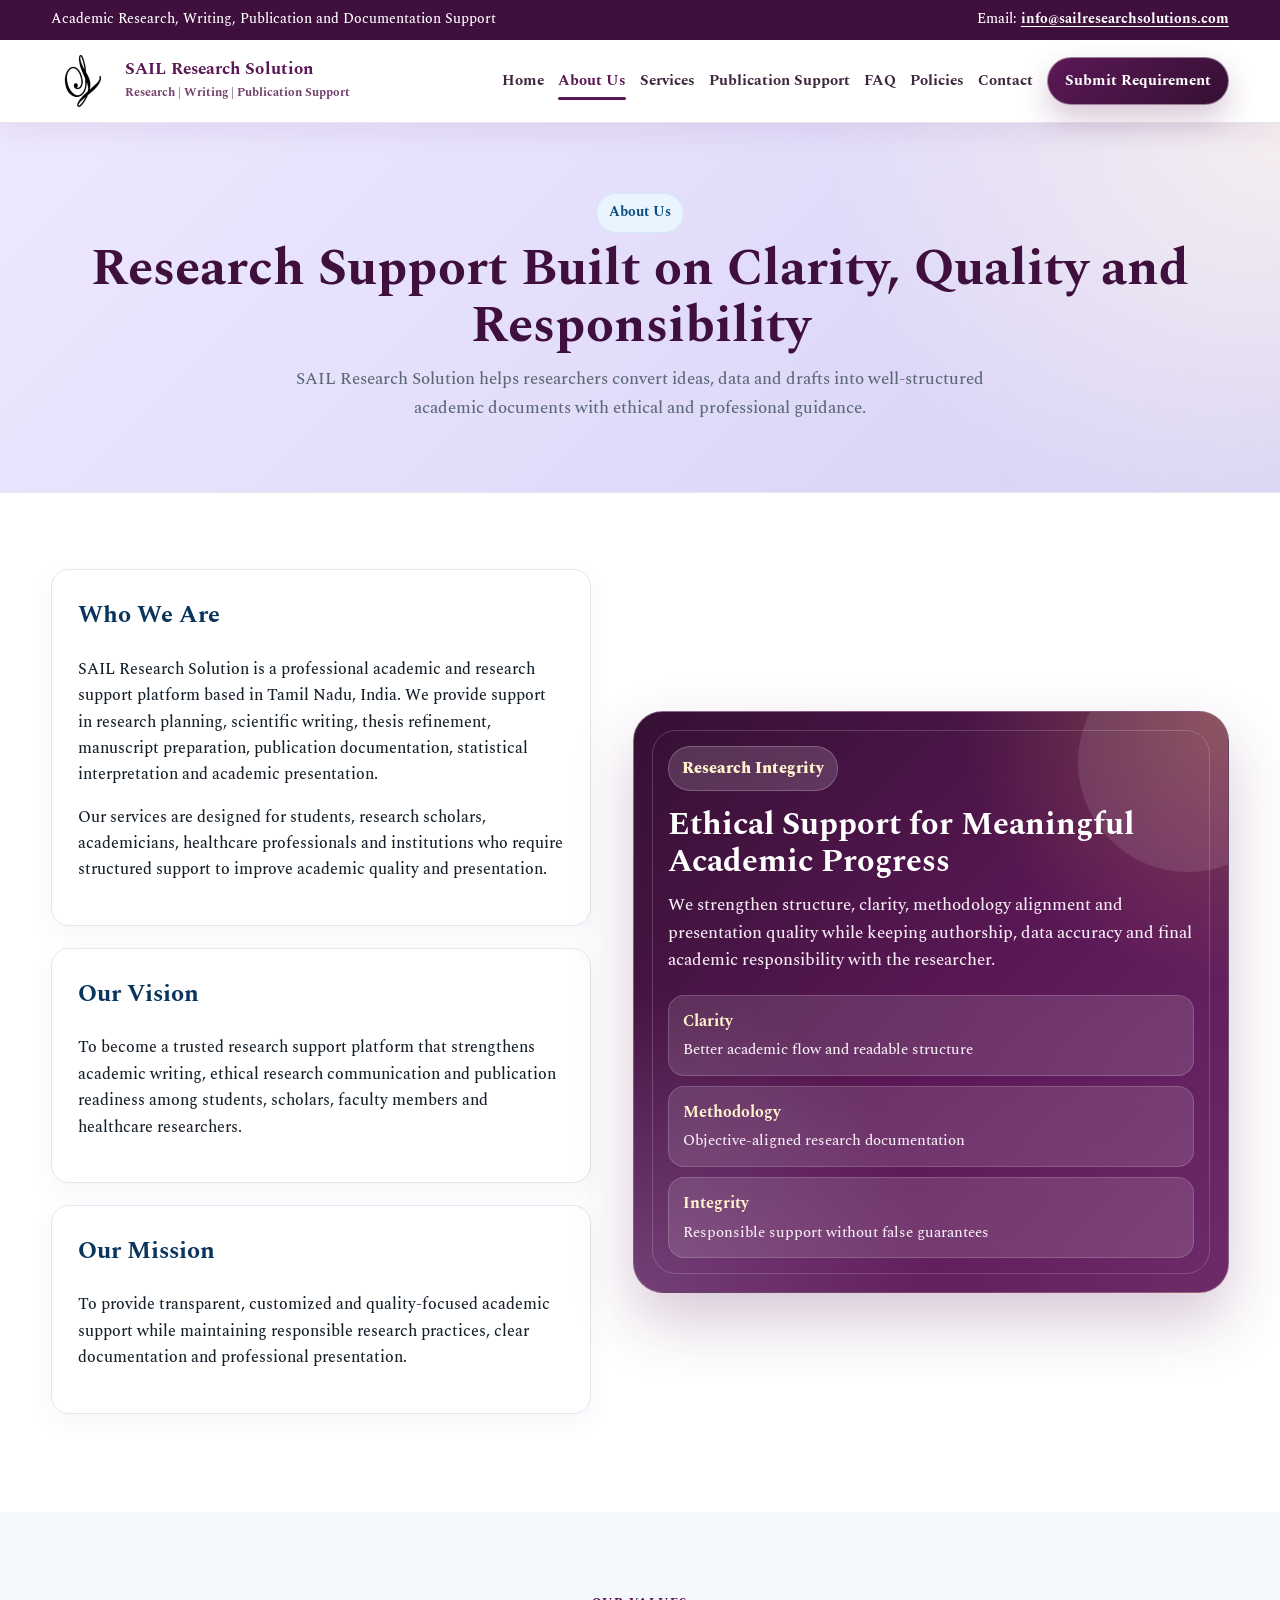
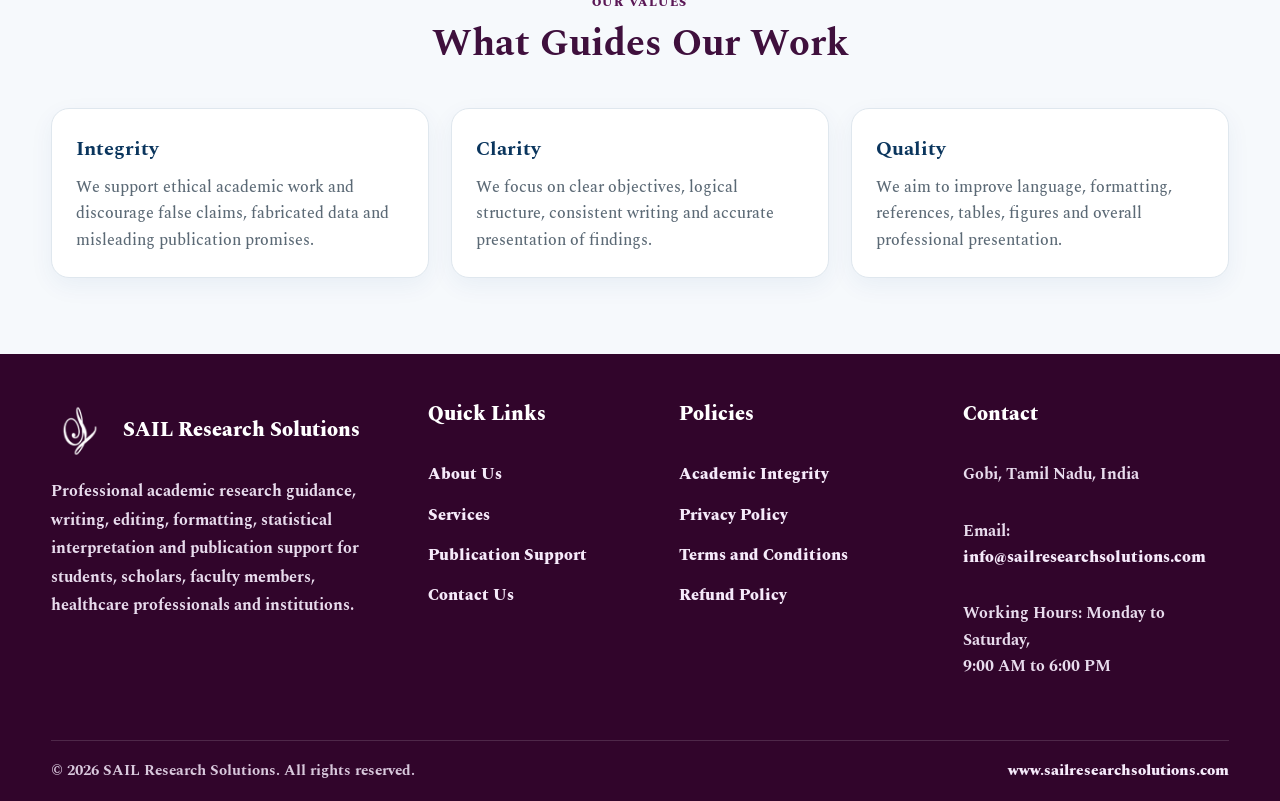
==== commit 5962ce80: "Change footer logo to white" ====
--- a/about.html
+++ b/about.html
@@ -3,12 +3,12 @@
 <head>
   <meta charset="utf-8">
   <meta name="viewport" content="width=device-width, initial-scale=1">
-  <title>About Us | SAIL Research Solutions</title>
-  <meta name="description" content="About SAIL Research Solutions and its academic research support mission.">
-  <meta name="keywords" content="SAIL Research Solutions, research support, manuscript editing, thesis support, publication assistance, pharmacy research, academic writing, statistical interpretation">
-  <meta name="author" content="SAIL Research Solutions">
-  <meta property="og:title" content="About Us | SAIL Research Solutions">
-  <meta property="og:description" content="About SAIL Research Solutions and its academic research support mission.">
+  <title>About Us | SAIL Research Solution</title>
+  <meta name="description" content="About SAIL Research Solution and its academic research support mission.">
+  <meta name="keywords" content="SAIL Research Solution, research support, manuscript editing, thesis support, publication assistance, pharmacy research, academic writing, statistical interpretation">
+  <meta name="author" content="SAIL Research Solution">
+  <meta property="og:title" content="About Us | SAIL Research Solution">
+  <meta property="og:description" content="About SAIL Research Solution and its academic research support mission.">
   <meta property="og:type" content="website">
   <link rel="preconnect" href="https://fonts.googleapis.com">
   <link rel="preconnect" href="https://fonts.gstatic.com" crossorigin>
@@ -25,10 +25,10 @@
 </div>
 <header class="main-header">
   <div class="container header-inner">
-    <a class="brand" href="index.html" aria-label="SAIL Research Solutions Home">
-      <img src="assets/logo.png" alt="SAIL Research Solutions logo">
+    <a class="brand" href="index.html" aria-label="SAIL Research Solution Home">
+      <img src="assets/logo.png" alt="SAIL Research Solution logo">
       <span>
-        <strong>SAIL Research Solutions</strong>
+        <strong>SAIL Research Solution</strong>
         <small>Research | Writing | Publication Support</small>
       </span>
     </a>
@@ -50,7 +50,7 @@
   <div class="container">
     <span class="kicker">About Us</span>
     <h1>Research Support Built on Clarity, Quality and Responsibility</h1>
-    <p>SAIL Research Solutions helps researchers convert ideas, data and drafts into well-structured academic documents with ethical and professional guidance.</p>
+    <p>SAIL Research Solution helps researchers convert ideas, data and drafts into well-structured academic documents with ethical and professional guidance.</p>
   </div>
 </section>
 <section class="section">
@@ -58,7 +58,7 @@
     <div>
       <div class="content-box">
         <h2>Who We Are</h2>
-        <p>SAIL Research Solutions is a professional academic and research support platform based in Tamil Nadu, India. We provide support in research planning, scientific writing, thesis refinement, manuscript preparation, publication documentation, statistical interpretation and academic presentation.</p>
+        <p>SAIL Research Solution is a professional academic and research support platform based in Tamil Nadu, India. We provide support in research planning, scientific writing, thesis refinement, manuscript preparation, publication documentation, statistical interpretation and academic presentation.</p>
         <p>Our services are designed for students, research scholars, academicians, healthcare professionals and institutions who require structured support to improve academic quality and presentation.</p>
       </div>
       <div class="content-box">
@@ -97,40 +97,59 @@
 </section>
 
 
-<footer class="footer">
+
+
+<footer class="site-footer old-footer-restored transparent-logo-footer">
   <div class="container">
-    <div class="footer-grid">
-      <div>
-        <h3>SAIL Research Solutions</h3>
-        <p>Professional academic research guidance, writing, editing, formatting, statistical interpretation and publication support for students, scholars, faculty members, healthcare professionals and institutions.</p>
+    <div class="old-footer-grid">
+      <div class="old-footer-brand">
+        <div class="old-footer-logo-line simple-logo-line">
+          <a class="old-footer-logo transparent-logo" href="index.html" aria-label="SAIL Research Solution Home">
+            <img src="assets/logo.png" alt="SAIL Research Solution logo">
+          </a>
+          <div>
+            <h3>SAIL Research Solutions</h3>
+          </div>
+        </div>
+        <p class="old-footer-about">
+          Professional academic research guidance, writing, editing, formatting, statistical interpretation and publication support for students, scholars, faculty members, healthcare professionals and institutions.
+        </p>
       </div>
-      <div>
+
+      <div class="old-footer-col">
         <h4>Quick Links</h4>
         <a href="about.html">About Us</a>
         <a href="services.html">Services</a>
         <a href="publication-support.html">Publication Support</a>
         <a href="contact.html">Contact Us</a>
       </div>
-      <div>
+
+      <div class="old-footer-col">
         <h4>Policies</h4>
-        <a href="policies.html#ethics">Academic Integrity</a>
+        <a href="policies.html#academic-integrity">Academic Integrity</a>
         <a href="policies.html#privacy">Privacy Policy</a>
         <a href="policies.html#terms">Terms and Conditions</a>
         <a href="policies.html#refund">Refund Policy</a>
       </div>
-      <div>
+
+      <div class="old-footer-col old-footer-contact">
         <h4>Contact</h4>
         <p>Gobi, Tamil Nadu, India</p>
-        <p>Email: <a class="email-link" href="mailto:info@sailresearchsolutions.com?subject=Website%20Enquiry%20-%20SAIL%20Research%20Solutions">info@sailresearchsolutions.com</a></p>
-        <p>Working Hours: Monday to Saturday, 9:00 AM to 6:00 PM</p>
+        <p>Email:<br>
+          <a href="mailto:info@sailresearchsolutions.com?subject=Website%20Enquiry%20-%20SAIL%20Research%20Solutions">info@sailresearchsolutions.com</a>
+        </p>
+        <p>Working Hours: Monday to Saturday,<br>9:00 AM to 6:00 PM</p>
       </div>
     </div>
-    <div class="footer-bottom">
-      <span>© 2026 SAIL Research Solutions. All rights reserved.</span>
-      <span>Disclaimer: We do not guarantee journal acceptance, indexing, ethical approval, marks or research outcomes.</span>
+
+    <div class="old-footer-bottom">
+      <div>© 2026 SAIL Research Solutions. All rights reserved.</div>
+      <div><a href="https://www.sailresearchsolutions.com">www.sailresearchsolutions.com</a></div>
     </div>
   </div>
 </footer>
+
+
 <script src="assets/script.js"></script>
 
 </body>
--- a/assets/style.css
+++ b/assets/style.css
@@ -1930,3 +1930,881 @@
 .email-link:hover{
   opacity:.82;
 }
+
+
+/* Mobile navigation fix */
+@media (max-width: 900px){
+  .site-header,
+  .navbar,
+  header{
+    position: sticky !important;
+    top: 0 !important;
+    z-index: 9999 !important;
+  }
+
+  .nav-toggle,
+  .menu-toggle,
+  .hamburger,
+  button[aria-label*="menu" i],
+  button[aria-label*="navigation" i]{
+    position: relative !important;
+    z-index: 10001 !important;
+    cursor: pointer !important;
+    pointer-events: auto !important;
+    -webkit-tap-highlight-color: transparent !important;
+  }
+
+  body.mobile-menu-open{
+    overflow: hidden !important;
+  }
+
+  body.mobile-menu-open .nav-links,
+  .nav-links.open,
+  .nav-links.active,
+  .primary-nav.open,
+  .primary-nav.active,
+  .menu.open,
+  .menu.active,
+  .main-nav.open,
+  .main-nav.active{
+    display: flex !important;
+    visibility: visible !important;
+    opacity: 1 !important;
+    pointer-events: auto !important;
+    transform: translateY(0) !important;
+    max-height: calc(100vh - 76px) !important;
+    overflow-y: auto !important;
+  }
+
+  body.mobile-menu-open .nav-links{
+    position: fixed !important;
+    top: 64px !important;
+    left: 12px !important;
+    right: 12px !important;
+    flex-direction: column !important;
+    align-items: stretch !important;
+    gap: 10px !important;
+    padding: 16px !important;
+    border-radius: 22px !important;
+    background: rgba(255,255,255,.98) !important;
+    box-shadow: 0 24px 60px rgba(43, 12, 51, .24) !important;
+    border: 1px solid rgba(91, 24, 86, .14) !important;
+    z-index: 10000 !important;
+  }
+
+  body.mobile-menu-open .nav-links a{
+    display: block !important;
+    width: 100% !important;
+    padding: 12px 14px !important;
+    border-radius: 14px !important;
+  }
+}
+
+
+/* Hero and footer refinement inspired by sail research visual direction */
+.hero-sail-refined{
+  position:relative;
+  min-height:680px;
+  overflow:hidden;
+  display:flex;
+  align-items:center;
+  background:radial-gradient(circle at 78% 24%, rgba(255,255,255,.9), rgba(255,255,255,.18) 32%, transparent 58%),
+             linear-gradient(110deg, rgba(255,255,255,.97) 0%, rgba(247,251,255,.9) 38%, rgba(221,236,252,.72) 64%, rgba(255,255,255,.92) 100%);
+  border-bottom:1px solid rgba(91,24,86,.08);
+}
+.hero-sail-refined:before{
+  content:"";
+  position:absolute;
+  inset:auto 0 0 0;
+  height:185px;
+  background:radial-gradient(ellipse at 72% 0%, rgba(0,105,210,.18), transparent 52%),
+             repeating-linear-gradient(-8deg, rgba(12,79,145,.16) 0 2px, transparent 2px 24px);
+  opacity:.58;
+  clip-path:polygon(0 52%,12% 43%,26% 50%,42% 38%,58% 50%,73% 36%,87% 48%,100% 38%,100% 100%,0 100%);
+}
+.hero-sail-refined .hero-overlay{
+  position:absolute; inset:0;
+  background:linear-gradient(90deg, rgba(255,255,255,.92), rgba(255,255,255,.58) 46%, rgba(255,255,255,.2)),
+             radial-gradient(circle at 18% 82%, rgba(91,24,86,.09), transparent 36%);
+  pointer-events:none;
+}
+.hero-refined-grid{
+  position:relative; z-index:2;
+  display:grid;
+  grid-template-columns:minmax(0,1.05fr) minmax(320px,.95fr);
+  gap:42px;
+  align-items:center;
+  width:100%;
+}
+.hero-refined-copy{max-width:720px;}
+.hero-refined-copy .kicker{
+  display:inline-flex; align-items:center; gap:8px;
+  padding:8px 14px; border-radius:999px;
+  background:rgba(91,24,86,.08); color:#5b1856;
+  font-weight:800; letter-spacing:.04em; text-transform:uppercase; font-size:.82rem;
+}
+.hero-refined-copy h1{
+  margin:22px 0 10px; color:#10284d;
+  font-size:clamp(3.1rem,6vw,5.9rem);
+  line-height:.98; letter-spacing:-.055em; font-weight:800;
+}
+.hero-refined-copy .hero-line{
+  width:140px; height:5px; background:linear-gradient(90deg,#0869d8,#52a7ff);
+  border-radius:999px; margin:26px 0 24px;
+}
+.hero-refined-copy p{
+  max-width:660px; color:#1e3158;
+  font-size:clamp(1.08rem,1.8vw,1.45rem);
+  line-height:1.65; margin-bottom:30px;
+}
+.hero-actions{display:flex; gap:14px; flex-wrap:wrap;}
+.hero-actions .btn-primary,.hero-actions .btn-secondary{
+  display:inline-flex; align-items:center; justify-content:center; gap:12px;
+  min-height:52px; padding:14px 24px; border-radius:999px; font-weight:800; text-decoration:none;
+}
+.hero-actions .btn-primary{
+  color:#fff; background:linear-gradient(135deg,#095fd0,#0878ff);
+  box-shadow:0 16px 35px rgba(8,105,216,.24);
+}
+.hero-actions .btn-secondary{
+  color:#5b1856; background:rgba(255,255,255,.75);
+  border:1px solid rgba(91,24,86,.16);
+}
+.hero-sail-visual{
+  position:relative; min-height:520px; border-radius:34px; overflow:hidden;
+  background:linear-gradient(180deg,rgba(201,229,255,.72),rgba(255,255,255,.34) 58%,rgba(31,99,160,.16)),
+             radial-gradient(circle at 70% 20%,rgba(255,255,255,.95),transparent 20%);
+  box-shadow:inset 0 0 0 1px rgba(255,255,255,.55),0 26px 72px rgba(16,40,77,.12);
+}
+.sail-sun{
+  position:absolute; right:44px; top:52px; width:116px; height:116px; border-radius:50%;
+  background:radial-gradient(circle,rgba(255,255,255,.92),rgba(255,213,138,.34) 62%,transparent 70%);
+}
+.sail-boat{position:absolute; right:40px; bottom:85px; width:340px; height:350px;}
+.sail-boat .mast{position:absolute; left:166px; top:12px; width:4px; height:285px; background:linear-gradient(#0f2348,#385579); border-radius:999px;}
+.sail{position:absolute; filter:drop-shadow(0 16px 22px rgba(18,50,90,.18));}
+.sail-large{left:170px; top:28px; width:136px; height:238px; background:linear-gradient(112deg,rgba(255,255,255,.94),rgba(169,209,248,.72)); clip-path:polygon(0 0,100% 100%,0 88%);}
+.sail-small{left:56px; top:70px; width:108px; height:194px; background:linear-gradient(250deg,rgba(255,255,255,.94),rgba(190,220,251,.72)); clip-path:polygon(100% 0,100% 92%,0 100%);}
+.hull{position:absolute; left:58px; bottom:35px; width:240px; height:42px; background:linear-gradient(180deg,#fff,#b9d5ef); border-radius:0 0 80px 80px; transform:skewX(-12deg); box-shadow:0 14px 28px rgba(11,57,103,.22);}
+.wave{position:absolute; left:20px; right:0; height:8px; border-radius:999px; background:linear-gradient(90deg,transparent,#0869d8,transparent); opacity:.55;}
+.wave-one{bottom:18px;}
+.wave-two{bottom:0; transform:translateX(46px); opacity:.32;}
+.refined-footer{
+  background:radial-gradient(circle at 50% 0%,rgba(255,255,255,.1),transparent 28%),
+             linear-gradient(180deg,#fff 0%,#f4f8ff 55%,#eef5ff 100%);
+  border-top:1px solid rgba(16,40,77,.09);
+  padding:54px 0 0; color:#10284d;
+}
+.footer-brand-block{text-align:center; max-width:720px; margin:0 auto 28px;}
+.footer-logo-wrap{
+  display:inline-flex; width:92px; height:92px; align-items:center; justify-content:center;
+  border-radius:28px; background:rgba(255,255,255,.82); box-shadow:0 18px 45px rgba(16,40,77,.12); margin-bottom:14px;
+}
+.footer-logo-wrap img{max-width:76px; max-height:76px; object-fit:contain;}
+.footer-brand-block h2{margin:0; color:#10284d; text-transform:uppercase; letter-spacing:.08em; font-size:clamp(1.35rem,2.2vw,2rem);}
+.footer-brand-block p{margin:8px 0 0; color:#52698d; font-weight:700;}
+.refined-footer-nav{display:flex; justify-content:center; flex-wrap:wrap; gap:0; margin:28px auto 38px;}
+.refined-footer-nav a{color:#10284d; text-decoration:none; font-weight:800; padding:8px 20px; border-right:1px solid rgba(16,40,77,.22);}
+.refined-footer-nav a:last-child{border-right:0;}
+.refined-footer-bottom{border-top:1px solid rgba(16,40,77,.12); padding:22px 0; display:flex; justify-content:space-between; align-items:center; gap:20px; flex-wrap:wrap; color:#52698d; font-weight:700;}
+.footer-contact-items{display:flex; gap:24px; flex-wrap:wrap; align-items:center;}
+.footer-contact-items a{color:#10284d; text-decoration:none; font-weight:800;}
+@media (max-width:900px){
+  .hero-sail-refined{min-height:auto; padding:78px 0 40px;}
+  .hero-refined-grid{grid-template-columns:1fr; gap:26px;}
+  .hero-refined-copy h1{font-size:clamp(2.55rem,14vw,4.2rem);}
+  .hero-sail-visual{min-height:340px;}
+  .sail-boat{transform:scale(.72); transform-origin:bottom right; right:14px; bottom:46px;}
+  .refined-footer-bottom{justify-content:center; text-align:center;}
+  .footer-contact-items{justify-content:center;}
+  .refined-footer-nav a{border-right:0; padding:8px 12px;}
+}
+
+
+/* Purple-gold ship and ocean hero refinement */
+.hero-purple-ship{
+  position:relative;
+  overflow:hidden;
+  min-height: 690px;
+  display:flex;
+  align-items:center;
+  background:
+    radial-gradient(circle at 12% 22%, rgba(255,255,255,.92), transparent 30%),
+    radial-gradient(circle at 83% 20%, rgba(218,170,72,.34), transparent 26%),
+    linear-gradient(112deg, #fffaf6 0%, #f6edf8 38%, #efe0f3 100%) !important;
+  border-bottom: 1px solid rgba(91,24,86,.12);
+}
+
+.hero-purple-ship:before{
+  content:"";
+  position:absolute;
+  inset:0;
+  background:
+    linear-gradient(90deg, rgba(255,255,255,.95), rgba(255,255,255,.72) 43%, rgba(255,255,255,.18) 70%),
+    radial-gradient(circle at 18% 82%, rgba(91,24,86,.12), transparent 36%);
+  z-index:1;
+}
+
+.hero-purple-grid{
+  position:relative;
+  z-index:2;
+  display:grid;
+  grid-template-columns:minmax(0, .95fr) minmax(380px, 1.05fr);
+  gap:42px;
+  align-items:center;
+  width:100%;
+}
+
+.hero-purple-copy{
+  max-width:720px;
+}
+
+.hero-purple-copy .kicker{
+  display:inline-flex;
+  padding:8px 14px;
+  border-radius:999px;
+  color:#5b1856;
+  background:rgba(91,24,86,.08);
+  font-weight:800;
+  letter-spacing:.04em;
+  text-transform:uppercase;
+  font-size:.82rem;
+}
+
+.hero-purple-copy h1{
+  margin:22px 0 10px;
+  color:#311033;
+  font-size:clamp(3rem, 5.8vw, 5.7rem);
+  line-height:1;
+  letter-spacing:-.052em;
+  font-weight:800;
+}
+
+.hero-gold-line{
+  width:140px;
+  height:5px;
+  background:linear-gradient(90deg, #5b1856, #d7a84c);
+  border-radius:999px;
+  margin:26px 0 24px;
+}
+
+.hero-purple-copy p{
+  max-width:650px;
+  color:#4b2f4d;
+  font-size:clamp(1.08rem, 1.6vw, 1.35rem);
+  line-height:1.65;
+  margin-bottom:30px;
+}
+
+.hero-purple-ship .hero-actions{
+  display:flex;
+  gap:14px;
+  flex-wrap:wrap;
+}
+
+.hero-purple-ship .btn-primary,
+.hero-purple-ship .btn-secondary{
+  display:inline-flex;
+  align-items:center;
+  justify-content:center;
+  gap:12px;
+  min-height:52px;
+  padding:14px 24px;
+  border-radius:999px;
+  font-weight:800;
+  text-decoration:none;
+}
+
+.hero-purple-ship .btn-primary{
+  color:#fff;
+  background:linear-gradient(135deg, #5b1856, #7a2c6a) !important;
+  box-shadow:0 16px 35px rgba(91,24,86,.22);
+}
+
+.hero-purple-ship .btn-secondary{
+  color:#5b1856;
+  background:rgba(255,255,255,.78);
+  border:1px solid rgba(91,24,86,.18);
+}
+
+.hero-ship-card{
+  position:relative;
+  min-height:520px;
+  border-radius:34px;
+  overflow:hidden;
+  background-image:
+    linear-gradient(90deg, rgba(255,255,255,.05), rgba(255,255,255,0)),
+    url("hero-ship-ocean-real.png");
+  background-size:cover;
+  background-position:center;
+  box-shadow:
+    inset 0 0 0 1px rgba(255,255,255,.62),
+    0 28px 70px rgba(49,16,51,.18);
+}
+
+.hero-ship-card:after{
+  content:"";
+  position:absolute;
+  inset:0;
+  background:linear-gradient(180deg, rgba(255,255,255,.05), rgba(49,16,51,.1));
+  pointer-events:none;
+}
+
+.purple-footer.refined-footer{
+  background:
+    radial-gradient(circle at 50% 0%, rgba(215,168,76,.12), transparent 28%),
+    linear-gradient(180deg, #fffaf6 0%, #f7eef8 56%, #efe0f3 100%) !important;
+  color:#311033;
+}
+
+.purple-footer .footer-logo-wrap{
+  background:rgba(255,255,255,.9);
+  box-shadow:0 18px 45px rgba(91,24,86,.13);
+}
+
+.purple-footer .footer-brand-block h2,
+.purple-footer .footer-contact-items a,
+.purple-footer .refined-footer-nav a{
+  color:#311033 !important;
+}
+
+.purple-footer .footer-brand-block p{
+  color:#6a4a67 !important;
+}
+
+.purple-footer .refined-footer-nav a{
+  border-right:1px solid rgba(91,24,86,.22);
+}
+
+.purple-footer .refined-footer-bottom{
+  border-top:1px solid rgba(91,24,86,.12);
+  color:#6a4a67;
+}
+
+@media (max-width:900px){
+  .hero-purple-ship{
+    min-height:auto;
+    padding:72px 0 38px;
+  }
+
+  .hero-purple-grid{
+    grid-template-columns:1fr;
+    gap:24px;
+  }
+
+  .hero-purple-copy h1{
+    font-size:clamp(2.5rem, 13vw, 4.1rem);
+  }
+
+  .hero-ship-card{
+    min-height:340px;
+    border-radius:26px;
+    background-position:58% center;
+  }
+
+  .purple-footer .refined-footer-nav a{
+    border-right:0;
+  }
+}
+
+
+/* Real ship-and-ocean hero image override */
+.hero-ship-card{
+  background-image:
+    linear-gradient(90deg, rgba(255,255,255,.03), rgba(255,255,255,0)),
+    url("hero-ship-ocean-real.png") !important;
+  background-size: cover !important;
+  background-position: center center !important;
+  background-repeat: no-repeat !important;
+}
+
+
+/* Hero background update: full hero uses real ship and ocean background */
+.hero-bg-ship-ocean{
+  position: relative;
+  min-height: 720px;
+  display: flex;
+  align-items: center;
+  overflow: hidden;
+  background-image:
+    linear-gradient(90deg, rgba(27, 6, 36, 0.92) 0%, rgba(40, 12, 52, 0.84) 26%, rgba(54, 18, 66, 0.60) 42%, rgba(20, 13, 35, 0.28) 58%, rgba(0, 0, 0, 0.12) 100%),
+    url("hero-background-ship-ocean.png");
+  background-size: cover;
+  background-position: center center;
+  background-repeat: no-repeat;
+  border-bottom: 1px solid rgba(91,24,86,.12);
+}
+
+.hero-bg-overlay{
+  position:absolute;
+  inset:0;
+  background:
+    radial-gradient(circle at 12% 18%, rgba(255,255,255,.18), transparent 24%),
+    radial-gradient(circle at 84% 24%, rgba(255,214,138,.16), transparent 16%),
+    linear-gradient(180deg, rgba(255,255,255,.02), rgba(0,0,0,.08));
+  pointer-events:none;
+}
+
+.hero-bg-content-wrap{
+  position:relative;
+  z-index:2;
+  width:100%;
+}
+
+.hero-bg-copy{
+  max-width: 680px;
+  padding: 48px 0 36px;
+}
+
+.hero-bg-copy .kicker{
+  display:inline-flex;
+  padding:8px 14px;
+  border-radius:999px;
+  color:#fff7e8;
+  background:rgba(255,255,255,.10);
+  border:1px solid rgba(255,255,255,.16);
+  font-weight:800;
+  letter-spacing:.04em;
+  text-transform:uppercase;
+  font-size:.82rem;
+  backdrop-filter: blur(6px);
+}
+
+.hero-bg-copy h1{
+  margin:22px 0 10px;
+  color:#ffffff;
+  font-size:clamp(3rem, 5.8vw, 5.8rem);
+  line-height:1;
+  letter-spacing:-.052em;
+  font-weight:800;
+  text-shadow:0 10px 30px rgba(0,0,0,.24);
+}
+
+.hero-bg-copy .hero-gold-line{
+  width:140px;
+  height:5px;
+  background:linear-gradient(90deg, #55a8ff, #2f8dff);
+  border-radius:999px;
+  margin:26px 0 24px;
+}
+
+.hero-bg-copy p{
+  max-width:620px;
+  color:rgba(255,255,255,.92);
+  font-size:clamp(1.08rem, 1.6vw, 1.35rem);
+  line-height:1.65;
+  margin-bottom:30px;
+  text-shadow:0 6px 24px rgba(0,0,0,.18);
+}
+
+.hero-bg-ship-ocean .hero-actions{
+  display:flex;
+  gap:14px;
+  flex-wrap:wrap;
+}
+
+.hero-bg-ship-ocean .btn-primary,
+.hero-bg-ship-ocean .btn-secondary{
+  display:inline-flex;
+  align-items:center;
+  justify-content:center;
+  gap:12px;
+  min-height:52px;
+  padding:14px 24px;
+  border-radius:999px;
+  font-weight:800;
+  text-decoration:none;
+}
+
+.hero-bg-ship-ocean .btn-primary{
+  color:#fff;
+  background:linear-gradient(135deg, #0c74ff, #268bff);
+  box-shadow:0 16px 35px rgba(9, 91, 214, .26);
+}
+
+.hero-bg-ship-ocean .btn-secondary{
+  color:#ffffff;
+  background:rgba(255,255,255,.10);
+  border:1px solid rgba(255,255,255,.22);
+  backdrop-filter: blur(8px);
+}
+
+@media (max-width: 900px){
+  .hero-bg-ship-ocean{
+    min-height: 620px;
+    background-position: 68% center;
+  }
+
+  .hero-bg-copy{
+    max-width: 100%;
+    padding: 32px 0 18px;
+  }
+
+  .hero-bg-copy h1{
+    font-size:clamp(2.4rem, 12vw, 4.2rem);
+  }
+
+  .hero-bg-copy p{
+    font-size:1rem;
+  }
+}
+
+
+/* Simplified footer update per latest request */
+.simplified-footer{
+  background:
+    radial-gradient(circle at 50% 0%, rgba(215,168,76,.10), transparent 26%),
+    linear-gradient(180deg, #fffaf6 0%, #f4ebf6 52%, #efe2f2 100%) !important;
+  border-top: 1px solid rgba(91,24,86,.12);
+}
+
+.simplified-footer .footer-brand-block{
+  margin: 0 auto 18px;
+  padding-top: 8px;
+}
+
+.simplified-footer .footer-logo-wrap{
+  background: rgba(255,255,255,.92);
+  box-shadow: 0 18px 42px rgba(91,24,86,.10);
+}
+
+.simplified-footer .footer-brand-block h2{
+  color: #3d163f !important;
+  text-transform: uppercase;
+  letter-spacing: .08em;
+}
+
+.simplified-footer .footer-brand-block p{
+  color: #7a5b79 !important;
+  font-weight: 700;
+  font-size: clamp(1rem, 1.6vw, 1.2rem);
+}
+
+.simplified-footer .simplified-footer-bottom{
+  margin-top: 28px;
+  border-top: 1px solid rgba(91,24,86,.10);
+  padding-top: 22px;
+}
+
+.simplified-footer .footer-contact-items a,
+.simplified-footer .simplified-footer-bottom{
+  color: #5f4a61 !important;
+}
+
+@media (max-width: 900px){
+  .simplified-footer .footer-brand-block{
+    margin-bottom: 10px;
+  }
+}
+
+
+/* Compact footer length reduction */
+.compact-footer{
+  padding: 24px 0 0 !important;
+  background:
+    radial-gradient(circle at 50% 0%, rgba(215,168,76,.08), transparent 24%),
+    linear-gradient(180deg, #fffaf6 0%, #f5edf7 100%) !important;
+  border-top: 1px solid rgba(91,24,86,.10);
+}
+
+.compact-footer-inner{
+  display:flex;
+  align-items:center;
+  justify-content:space-between;
+  gap:24px;
+  padding-bottom:18px;
+}
+
+.compact-footer-brand{
+  display:flex;
+  align-items:center;
+  gap:16px;
+  min-width:0;
+}
+
+.compact-footer-logo{
+  width:58px;
+  height:58px;
+  flex:0 0 58px;
+  display:flex;
+  align-items:center;
+  justify-content:center;
+  border-radius:18px;
+  background:rgba(255,255,255,.9);
+  box-shadow:0 10px 28px rgba(91,24,86,.10);
+  text-decoration:none;
+}
+
+.compact-footer-logo img{
+  max-width:46px;
+  max-height:46px;
+  object-fit:contain;
+}
+
+.compact-footer h2{
+  margin:0;
+  color:#3d163f !important;
+  font-size:clamp(1.15rem, 2vw, 1.55rem);
+  letter-spacing:.06em;
+  text-transform:none;
+  line-height:1.15;
+}
+
+.compact-footer p{
+  margin:5px 0 0;
+  color:#7a5b79 !important;
+  font-weight:700;
+  font-size:.98rem;
+}
+
+.compact-footer-contact{
+  display:flex;
+  align-items:center;
+  justify-content:flex-end;
+  gap:18px;
+  flex-wrap:wrap;
+}
+
+.compact-footer-contact a{
+  color:#4f3450 !important;
+  text-decoration:none;
+  font-weight:700;
+  font-size:.95rem;
+}
+
+.compact-footer-copy{
+  border-top:1px solid rgba(91,24,86,.10);
+  padding:10px 0;
+  color:#7a667c;
+  font-weight:600;
+  font-size:.88rem;
+}
+
+@media (max-width: 900px){
+  .compact-footer{
+    padding-top:20px !important;
+  }
+
+  .compact-footer-inner{
+    flex-direction:column;
+    align-items:center;
+    text-align:center;
+    gap:14px;
+    padding-bottom:14px;
+  }
+
+  .compact-footer-brand{
+    flex-direction:column;
+    gap:10px;
+  }
+
+  .compact-footer-logo{
+    width:54px;
+    height:54px;
+    flex-basis:54px;
+  }
+
+  .compact-footer-logo img{
+    max-width:42px;
+    max-height:42px;
+  }
+
+  .compact-footer-contact{
+    justify-content:center;
+    gap:8px 16px;
+  }
+
+  .compact-footer-copy{
+    text-align:center;
+    padding:9px 0;
+  }
+}
+
+
+/* Restored old dark footer with logo and tagline */
+.old-footer-restored{
+  background:#31052b !important;
+  color:#f5eafa;
+  padding:48px 0 0 !important;
+  border-top:0;
+}
+
+.old-footer-grid{
+  display:grid;
+  grid-template-columns:1.4fr .85fr 1fr 1.15fr;
+  gap:54px;
+  align-items:start;
+}
+
+.old-footer-logo-line{
+  display:flex;
+  align-items:center;
+  gap:16px;
+  margin-bottom:22px;
+}
+
+.old-footer-logo{
+  width:64px;
+  height:64px;
+  flex:0 0 64px;
+  display:flex;
+  align-items:center;
+  justify-content:center;
+  border-radius:18px;
+  background:rgba(255,255,255,.95);
+  box-shadow:0 14px 34px rgba(0,0,0,.18);
+  text-decoration:none;
+}
+
+.old-footer-logo img{
+  max-width:52px;
+  max-height:52px;
+  object-fit:contain;
+}
+
+.old-footer-brand h3,
+.old-footer-col h4{
+  margin:0 0 20px;
+  color:#ffffff;
+  font-size:1.26rem;
+  line-height:1.25;
+  font-weight:800;
+}
+
+.old-footer-brand h3{
+  margin-bottom:4px;
+}
+
+.old-footer-tagline{
+  margin:0 !important;
+  color:#decbe2 !important;
+  font-size:.98rem !important;
+  font-weight:700 !important;
+  line-height:1.35 !important;
+}
+
+.old-footer-about{
+  color:#e8dced;
+  font-size:1.02rem;
+  line-height:1.75;
+  font-weight:650;
+  margin:0;
+}
+
+.old-footer-col{
+  display:flex;
+  flex-direction:column;
+  gap:14px;
+}
+
+.old-footer-col a,
+.old-footer-contact a,
+.old-footer-bottom a{
+  color:#f5eafa !important;
+  text-decoration:none;
+  font-weight:750;
+}
+
+.old-footer-col a:hover,
+.old-footer-contact a:hover,
+.old-footer-bottom a:hover{
+  text-decoration:underline;
+  text-underline-offset:4px;
+}
+
+.old-footer-contact p{
+  margin:0 0 16px;
+  color:#e8dced;
+  font-weight:700;
+  line-height:1.65;
+}
+
+.old-footer-bottom{
+  border-top:1px solid rgba(255,255,255,.14);
+  margin-top:44px;
+  padding:18px 0;
+  display:flex;
+  align-items:center;
+  justify-content:space-between;
+  gap:18px;
+  flex-wrap:wrap;
+  color:#d8c8dc;
+  font-size:.94rem;
+  font-weight:650;
+}
+
+@media (max-width: 1000px){
+  .old-footer-grid{
+    grid-template-columns:1fr 1fr;
+    gap:34px;
+  }
+}
+
+@media (max-width: 700px){
+  .old-footer-restored{
+    padding-top:34px !important;
+  }
+
+  .old-footer-grid{
+    grid-template-columns:1fr;
+    gap:28px;
+  }
+
+  .old-footer-logo-line{
+    align-items:flex-start;
+  }
+
+  .old-footer-bottom{
+    margin-top:30px;
+    justify-content:center;
+    text-align:center;
+  }
+}
+
+
+/* Footer update: remove tagline block, keep transparent logo only */
+.transparent-logo-footer .simple-logo-line{
+  gap: 14px;
+  margin-bottom: 18px;
+}
+.transparent-logo-footer .transparent-logo{
+  width: 58px;
+  height: 58px;
+  flex: 0 0 58px;
+  background: transparent !important;
+  box-shadow: none !important;
+  border-radius: 0 !important;
+  padding: 0 !important;
+}
+.transparent-logo-footer .transparent-logo img{
+  max-width: 58px;
+  max-height: 58px;
+  object-fit: contain;
+}
+.transparent-logo-footer .old-footer-brand h3{
+  margin: 0;
+}
+.transparent-logo-footer .old-footer-tagline{
+  display:none !important;
+}
+@media (max-width: 700px){
+  .transparent-logo-footer .simple-logo-line{
+    gap: 10px;
+  }
+  .transparent-logo-footer .transparent-logo{
+    width: 50px;
+    height: 50px;
+    flex-basis: 50px;
+  }
+  .transparent-logo-footer .transparent-logo img{
+    max-width: 50px;
+    max-height: 50px;
+  }
+}
+
+
+/* Footer logo changed from black to white */
+.transparent-logo-footer .transparent-logo img,
+.old-footer-restored .old-footer-logo img{
+  filter: brightness(0) invert(1);
+}
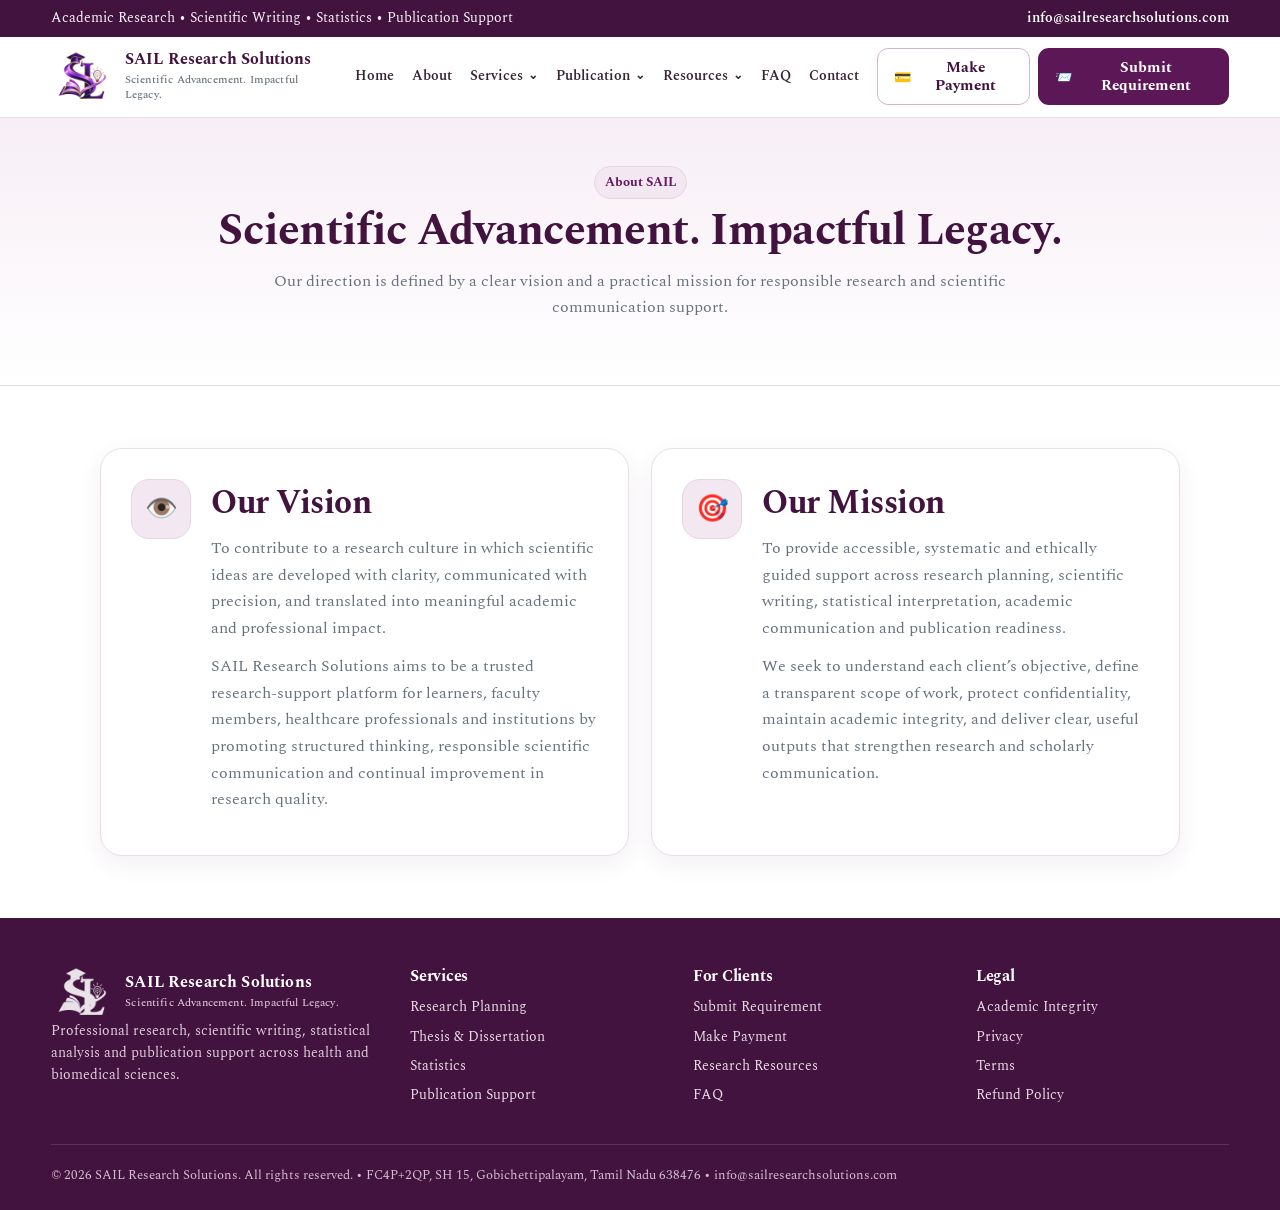
==== commit 5190d70f: "Updated 01.09.2026" ====
--- a/about.html
+++ b/about.html
@@ -2,155 +2,78 @@
 <html lang="en">
 <head>
   <meta charset="utf-8">
-  <meta name="viewport" content="width=device-width, initial-scale=1">
-  <title>About Us | SAIL Research Solution</title>
-  <meta name="description" content="About SAIL Research Solution and its academic research support mission.">
-  <meta name="keywords" content="SAIL Research Solution, research support, manuscript editing, thesis support, publication assistance, pharmacy research, academic writing, statistical interpretation">
-  <meta name="author" content="SAIL Research Solution">
-  <meta property="og:title" content="About Us | SAIL Research Solution">
-  <meta property="og:description" content="About SAIL Research Solution and its academic research support mission.">
-  <meta property="og:type" content="website">
-  <link rel="preconnect" href="https://fonts.googleapis.com">
-  <link rel="preconnect" href="https://fonts.gstatic.com" crossorigin>
-  <link href="https://fonts.googleapis.com/css2?family=Spectral:wght@400;500;600;700;800&display=swap" rel="stylesheet">
-  <link rel="stylesheet" href="assets/style.css">
+  <meta name="viewport" content="width=device-width,initial-scale=1">
+  <meta name="description" content="Vision and mission of SAIL Research Solutions.">
+  <title>About | SAIL Research Solutions</title>
+  <link rel="icon" href="assets/favicon.ico" sizes="any">
+  <link rel="icon" type="image/png" sizes="16x16" href="assets/favicon-16x16.png">
+  <link rel="icon" type="image/png" sizes="32x32" href="assets/favicon-32x32.png">
+  <link rel="apple-touch-icon" href="assets/apple-touch-icon.png">
+  <meta name="theme-color" content="#5C1856">
+  <link rel="manifest" href="site.webmanifest">
+  <link rel="stylesheet" href="assets/styles.css">
 </head>
 <body>
-
-<div class="topbar">
-  <div class="container topbar-inner">
-    <div>Academic Research, Writing, Publication and Documentation Support</div>
-    <div>Email: <a class="email-link" href="mailto:info@sailresearchsolutions.com?subject=Website%20Enquiry%20-%20SAIL%20Research%20Solutions">info@sailresearchsolutions.com</a></div>
-  </div>
-</div>
-<header class="main-header">
-  <div class="container header-inner">
-    <a class="brand" href="index.html" aria-label="SAIL Research Solution Home">
-      <img src="assets/logo.png" alt="SAIL Research Solution logo">
-      <span>
-        <strong>SAIL Research Solution</strong>
-        <small>Research | Writing | Publication Support</small>
-      </span>
-    </a>
-    <button class="menu-toggle" aria-label="Open menu">☰</button>
-    <nav class="main-nav" aria-label="Main navigation">
-      <a href="index.html" class="">Home</a>
-      <a href="about.html" class="active">About Us</a>
-      <a href="services.html" class="">Services</a>
-      <a href="publication-support.html" class="">Publication Support</a>
-      <a href="faq.html" class="">FAQ</a>
-      <a href="policies.html" class="">Policies</a>
-      <a href="contact.html" class="">Contact</a>
-      <a class="nav-button" href="submit-requirement.html">Submit Requirement</a>
-    </nav>
-  </div>
-</header>
-
-<section class="page-hero">
-  <div class="container">
-    <span class="kicker">About Us</span>
-    <h1>Research Support Built on Clarity, Quality and Responsibility</h1>
-    <p>SAIL Research Solution helps researchers convert ideas, data and drafts into well-structured academic documents with ethical and professional guidance.</p>
-  </div>
-</section>
-<section class="section">
-  <div class="container split">
-    <div>
-      <div class="content-box">
-        <h2>Who We Are</h2>
-        <p>SAIL Research Solution is a professional academic and research support platform based in Tamil Nadu, India. We provide support in research planning, scientific writing, thesis refinement, manuscript preparation, publication documentation, statistical interpretation and academic presentation.</p>
-        <p>Our services are designed for students, research scholars, academicians, healthcare professionals and institutions who require structured support to improve academic quality and presentation.</p>
-      </div>
-      <div class="content-box">
-        <h2>Our Vision</h2>
-        <p>To become a trusted research support platform that strengthens academic writing, ethical research communication and publication readiness among students, scholars, faculty members and healthcare researchers.</p>
-      </div>
-      <div class="content-box">
-        <h2>Our Mission</h2>
-        <p>To provide transparent, customized and quality-focused academic support while maintaining responsible research practices, clear documentation and professional presentation.</p>
-      </div>
+<div class="topbar"><div class="container"><span>Academic Research • Scientific Writing • Statistics • Publication Support</span><a class="email-link" href="mailto:info@sailresearchsolutions.com?subject=Enquiry%20-%20SAIL%20Research%20Solutions" title="Email SAIL Research Solutions">info@sailresearchsolutions.com</a></div></div>
+<nav class="navbar"><div class="container nav-wrap"><a class="brand" href="index.html" aria-label="SAIL Research Solutions Home"><img class="brand-logo" src="assets/logo.png" alt="SAIL Research Solutions emblem"><span class="brand-name">SAIL Research Solutions<small>Scientific Advancement. Impactful Legacy.</small></span></a><button class="menu-btn" aria-label="Open menu">☰</button><div class="nav-links">
+      <a href="index.html">Home</a><a href="about.html">About</a><div class="nav-menu nav-menu-services">
+        <button class="nav-trigger" type="button" aria-expanded="false">Services <span class="nav-caret">⌄</span></button>
+        <div class="mega-menu service-mega-menu" role="menu">
+          <div class="mega-col mega-planning"><h4><span>🧭</span> Research Planning</h4>
+            <a href="services.html#research-topic-selection">Research Topic Selection</a><a href="services.html#research-gap-identification">Research Gap Identification</a><a href="services.html#research-proposal">Research Proposal</a><a href="services.html#synopsis">Synopsis</a><a href="services.html#research-protocol">Research Protocol</a><a href="services.html#research-methodology">Methodology</a><a href="services.html#sample-size">Sample Size</a><a href="services.html#data-collection-tools">Data Collection Tools</a>
+          </div>
+          <div class="mega-col mega-thesis"><h4><span>📘</span> Thesis & Dissertation</h4>
+            <a href="services.html#dissertation-planning">Dissertation Planning</a><a href="services.html#thesis-chapterization">Chapterization</a><a href="services.html#thesis-introduction">Introduction</a><a href="services.html#literature-review">Literature Review</a><a href="services.html#results-chapter">Results</a><a href="services.html#discussion">Discussion</a><a href="services.html#summary-conclusion">Summary & Conclusion</a><a href="services.html#thesis-formatting">Final Formatting</a>
+          </div>
+          <div class="mega-col mega-writing"><h4><span>✍️</span> Scientific Writing</h4>
+            <a href="services.html#original-article">Original Research Article</a><a href="services.html#narrative-review">Narrative Review</a><a href="services.html#systematic-review">Systematic / Scoping Review</a><a href="services.html#case-report">Case Report / Case Series</a><a href="services.html#conference-abstract">Conference Abstract</a><a href="services.html#scientific-summary">Scientific Summary</a>
+          </div>
+          <div class="mega-col mega-editing"><h4><span>📝</span> Editing & Refinement</h4>
+            <a href="services.html#manuscript-editing">Manuscript Editing</a><a href="services.html#thesis-editing">Thesis Editing</a><a href="services.html#proofreading">Proofreading</a><a href="services.html#academic-rewriting">Academic Rewriting</a><a href="services.html#reference-formatting">Reference Formatting</a><a href="services.html#similarity-interpretation">Similarity Interpretation</a>
+          </div>
+          <div class="mega-col mega-statistics"><h4><span>📊</span> Statistics & Data</h4>
+            <a href="services.html#dataset-preparation">Dataset Preparation</a><a href="services.html#descriptive-statistics">Descriptive Statistics</a><a href="services.html#inferential-statistics">Inferential Statistics</a><a href="services.html#correlation-regression">Correlation & Regression</a><a href="services.html#sample-size-power">Sample Size / Power</a><a href="services.html#tables-graphs">Tables & Graphs</a><a href="services.html#results-interpretation">Results Interpretation</a>
+          </div>
+          <div class="mega-col mega-publication"><h4><span>📚</span> Publication Support</h4>
+            <a href="services.html#journal-identification">Journal Identification</a><a href="services.html#journal-formatting">Journal Formatting</a><a href="services.html#cover-letter">Cover Letter</a><a href="services.html#submission-documents">Submission Documents</a><a href="services.html#reviewer-response">Reviewer Response</a><a href="services.html#revised-manuscript">Revised Manuscript</a><a href="services.html#graphical-abstract">Graphical Abstract</a>
+          </div>
+          <div class="mega-col mega-communication"><h4><span>🎤</span> Academic Communication</h4>
+            <a href="services.html#powerpoint">Scientific PowerPoint</a><a href="services.html#conference-poster">Conference Poster</a><a href="services.html#journal-club">Journal Club</a><a href="services.html#case-presentation">Case Presentation</a><a href="services.html#teaching-resources">Teaching Material</a>
+          </div>
+          <div class="mega-col mega-institutional"><h4><span>🏛️</span> Institutional Support</h4>
+            <a href="services.html#research-workshop">Research Workshops</a><a href="services.html#fdp-content">FDP Content</a><a href="services.html#research-documentation">Research Documentation</a><a href="services.html#publication-readiness">Publication Training</a><a href="services.html#institutional-support">Customized Support</a>
+          </div>
+          <div class="mega-footer"><a class="mega-all" href="services.html#service-directory">View complete service directory →</a></div>
+        </div>
+      </div><div class="nav-menu nav-menu-small">
+        <button class="nav-trigger" type="button" aria-expanded="false">Publication <span class="nav-caret">⌄</span></button>
+        <div class="mini-dropdown publication-dropdown">
+          <a href="publication.html#journal-identification"><span>🔎</span><div><b>Journal Identification</b><small>Scope, indexing and suitability</small></div></a>
+          <a href="publication.html#journal-formatting"><span>🧾</span><div><b>Journal Formatting</b><small>Guidelines, tables and references</small></div></a>
+          <a href="publication.html#submission-documents"><span>📤</span><div><b>Submission Documents</b><small>Cover letter, title page and checklist</small></div></a>
+          <a href="publication.html#graphical-abstract"><span>🎨</span><div><b>Graphical Abstract</b><small>Publication-oriented visual planning</small></div></a>
+          <a href="publication.html#reviewer-response"><span>💬</span><div><b>Reviewer Response</b><small>Revision and point-by-point response</small></div></a>
+        </div>
+      </div><div class="nav-menu nav-menu-small">
+        <button class="nav-trigger" type="button" aria-expanded="false">Resources <span class="nav-caret">⌄</span></button>
+        <div class="mini-dropdown resources-dropdown">
+          <a href="resources.html#methodology"><span>🧭</span><div><b>Research Methodology</b><small>Design, sampling and outcomes</small></div></a>
+          <a href="resources.html#writing"><span>✍️</span><div><b>Scientific Writing</b><small>Structure and academic communication</small></div></a>
+          <a href="resources.html#statistics"><span>📊</span><div><b>Statistics & Data</b><small>Analysis concepts and interpretation</small></div></a>
+          <a href="resources.html#publication"><span>📚</span><div><b>Publication</b><small>Journal readiness and submission</small></div></a>
+          <a href="resources.html#ethics"><span>⚖️</span><div><b>Research Ethics</b><small>Integrity and responsible conduct</small></div></a>
+          <a href="resources.html#communication"><span>🎤</span><div><b>Academic Communication</b><small>Presentations and scientific visuals</small></div></a>
+        </div>
+      </div><a href="faq.html">FAQ</a><a href="contact.html">Contact</a>
     </div>
-    <div class="about-theme-card">
-      <span class="about-theme-label">Research Integrity</span>
-      <h3>Ethical Support for Meaningful Academic Progress</h3>
-      <p>We strengthen structure, clarity, methodology alignment and presentation quality while keeping authorship, data accuracy and final academic responsibility with the researcher.</p>
-      <div class="about-theme-points">
-        <div><strong>Clarity</strong><span>Better academic flow and readable structure</span></div>
-        <div><strong>Methodology</strong><span>Objective-aligned research documentation</span></div>
-        <div><strong>Integrity</strong><span>Responsible support without false guarantees</span></div>
-      </div>
-    </div>
-  </div>
-</section>
-<section class="section alt">
-  <div class="container">
-    <div class="section-title">
-      <span class="eyebrow">Our Values</span>
-      <h2>What Guides Our Work</h2>
-    </div>
-    <div class="grid-3">
-      <div class="card"><h3>Integrity</h3><p>We support ethical academic work and discourage false claims, fabricated data and misleading publication promises.</p></div>
-      <div class="card"><h3>Clarity</h3><p>We focus on clear objectives, logical structure, consistent writing and accurate presentation of findings.</p></div>
-      <div class="card"><h3>Quality</h3><p>We aim to improve language, formatting, references, tables, figures and overall professional presentation.</p></div>
-    </div>
-  </div>
-</section>
-
-
-
-
-<footer class="site-footer old-footer-restored transparent-logo-footer">
-  <div class="container">
-    <div class="old-footer-grid">
-      <div class="old-footer-brand">
-        <div class="old-footer-logo-line simple-logo-line">
-          <a class="old-footer-logo transparent-logo" href="index.html" aria-label="SAIL Research Solution Home">
-            <img src="assets/logo.png" alt="SAIL Research Solution logo">
-          </a>
-          <div>
-            <h3>SAIL Research Solutions</h3>
-          </div>
-        </div>
-        <p class="old-footer-about">
-          Professional academic research guidance, writing, editing, formatting, statistical interpretation and publication support for students, scholars, faculty members, healthcare professionals and institutions.
-        </p>
-      </div>
-
-      <div class="old-footer-col">
-        <h4>Quick Links</h4>
-        <a href="about.html">About Us</a>
-        <a href="services.html">Services</a>
-        <a href="publication-support.html">Publication Support</a>
-        <a href="contact.html">Contact Us</a>
-      </div>
-
-      <div class="old-footer-col">
-        <h4>Policies</h4>
-        <a href="policies.html#academic-integrity">Academic Integrity</a>
-        <a href="policies.html#privacy">Privacy Policy</a>
-        <a href="policies.html#terms">Terms and Conditions</a>
-        <a href="policies.html#refund">Refund Policy</a>
-      </div>
-
-      <div class="old-footer-col old-footer-contact">
-        <h4>Contact</h4>
-        <p>Gobi, Tamil Nadu, India</p>
-        <p>Email:<br>
-          <a href="mailto:info@sailresearchsolutions.com?subject=Website%20Enquiry%20-%20SAIL%20Research%20Solutions">info@sailresearchsolutions.com</a>
-        </p>
-        <p>Working Hours: Monday to Saturday,<br>9:00 AM to 6:00 PM</p>
-      </div>
-    </div>
-
-    <div class="old-footer-bottom">
-      <div>© 2026 SAIL Research Solutions. All rights reserved.</div>
-      <div><a href="https://www.sailresearchsolutions.com">www.sailresearchsolutions.com</a></div>
-    </div>
-  </div>
-</footer>
-
-
-<script src="assets/script.js"></script>
-
-</body>
-</html>
+    <div class="nav-actions"><a class="btn btn-outline" href="payment.html"><span class="btn-ico" aria-hidden="true">💳</span>Make Payment</a><a class="btn btn-primary" href="submit.html"><span class="btn-ico" aria-hidden="true">📨</span>Submit Requirement</a></div></div></nav>
+<main>
+<section class="page-hero about-hero"><div class="container"><span class="pill">About SAIL</span><h1>Scientific Advancement. Impactful Legacy.</h1><p>Our direction is defined by a clear vision and a practical mission for responsible research and scientific communication support.</p></div></section>
+<section><div class="container"><div class="vision-mission-grid">
+<article class="vision-mission-card"><div class="feature-icon feature-icon-lg" aria-hidden="true">👁️</div><div><h2>Our Vision</h2><p>To contribute to a research culture in which scientific ideas are developed with clarity, communicated with precision, and translated into meaningful academic and professional impact.</p><p>SAIL Research Solutions aims to be a trusted research-support platform for learners, faculty members, healthcare professionals and institutions by promoting structured thinking, responsible scientific communication and continual improvement in research quality.</p></div></article>
+<article class="vision-mission-card"><div class="feature-icon feature-icon-lg" aria-hidden="true">🎯</div><div><h2>Our Mission</h2><p>To provide accessible, systematic and ethically guided support across research planning, scientific writing, statistical interpretation, academic communication and publication readiness.</p><p>We seek to understand each client’s objective, define a transparent scope of work, protect confidentiality, maintain academic integrity, and deliver clear, useful outputs that strengthen research and scholarly communication.</p></div></article>
+</div></div></section>
+</main>
+<footer class="footer"><div class="container"><div class="footer-grid"><div><div class="brand footer-brand"><img class="brand-logo" src="assets/logo.png" alt="SAIL emblem"><span class="brand-name">SAIL Research Solutions<small>Scientific Advancement. Impactful Legacy.</small></span></div><p>Professional research, scientific writing, statistical analysis and publication support across health and biomedical sciences.</p></div><div><h4>Services</h4><a href="services.html#planning">Research Planning</a><a href="services.html#thesis">Thesis & Dissertation</a><a href="services.html#statistics">Statistics</a><a href="publication.html">Publication Support</a></div><div><h4>For Clients</h4><a href="submit.html">Submit Requirement</a><a href="payment.html">Make Payment</a><a href="resources.html">Research Resources</a><a href="faq.html">FAQ</a></div><div><h4>Legal</h4><a href="policies.html#integrity">Academic Integrity</a><a href="policies.html#privacy">Privacy</a><a href="policies.html#terms">Terms</a><a href="policies.html#refund">Refund Policy</a></div></div><div class="footer-bottom">© 2026 SAIL Research Solutions. All rights reserved. • FC4P+2QP, SH 15, Gobichettipalayam, Tamil Nadu 638476 • info@sailresearchsolutions.com</div></div></footer>
+<script src="assets/config.js"></script><script src="assets/site.js"></script>
+</body></html>
--- a/assets/styles.css
+++ b/assets/styles.css
@@ -0,0 +1,512 @@
+@import url('https://fonts.googleapis.com/css2?family=Spectral:ital,wght@0,400;0,500;0,600;0,700;1,400;1,600&display=swap');
+:root{
+  --primary:#5C1856; --primary-dark:#43133F; --primary-soft:#F7EEF6;
+  --accent:#7A2873; --accent-dark:#651D5F; --accent-soft:#F3E7F1;
+  --gold:#C9A35F; --ink:#352532; --muted:#66717D; --light:#FBF9FC; --white:#fff;
+  --border:#E9DFE7; --success:#25734b; --danger:#a33b32;
+  --shadow:0 16px 42px rgba(92,24,86,.12); --shadow-soft:0 8px 24px rgba(92,24,86,.07);
+  --radius:18px; --max:1180px;
+}
+*{box-sizing:border-box}html{scroll-behavior:smooth}body{margin:0;font-family:'Spectral',Georgia,serif;color:var(--ink);background:#fff;line-height:1.68;font-size:16px}button,input,select,textarea{font-family:'Spectral',Georgia,serif}a{color:inherit;text-decoration:none}img{max-width:100%;display:block}.container{width:min(var(--max),92%);margin:auto}
+.topbar{background:var(--primary-dark);color:#FBF5FA;font-size:.88rem}.topbar .container{display:flex;justify-content:space-between;gap:18px;padding:7px 0;flex-wrap:wrap}.topbar a{color:#fff}
+.navbar{position:sticky;top:0;z-index:50;background:rgba(255,255,255,.97);backdrop-filter:blur(14px);border-bottom:1px solid var(--border)}.nav-wrap{display:flex;align-items:center;justify-content:space-between;gap:18px;min-height:84px}.brand{display:flex;align-items:center;gap:12px;color:var(--primary-dark);min-width:286px}.brand-logo{width:62px;height:54px;object-fit:contain}.brand-name{font-weight:700;font-size:1.08rem;letter-spacing:.01em;line-height:1.08}.brand small{display:block;font-size:.72rem;font-weight:500;color:var(--muted);margin-top:5px}.nav-links{display:flex;align-items:center;gap:18px;font-weight:600;font-size:.92rem}.nav-links a{position:relative}.nav-links a:hover{color:var(--accent)}.nav-links a:hover:after{content:'';position:absolute;height:2px;background:var(--accent);left:0;right:0;bottom:-7px}.nav-actions{display:flex;gap:8px}.menu-btn{display:none;border:0;background:none;font-size:1.55rem;color:var(--primary-dark)}
+.btn{display:inline-flex;align-items:center;justify-content:center;gap:8px;border-radius:11px;padding:11px 17px;border:1px solid transparent;font-weight:700;cursor:pointer;transition:.2s;font-size:.94rem}.btn:hover{transform:translateY(-1px);box-shadow:0 10px 22px rgba(92,24,86,.13)}.btn-primary{background:var(--primary);color:#fff}.btn-primary:hover{background:var(--primary-dark)}.btn-secondary{background:var(--accent);color:#fff}.btn-secondary:hover{background:var(--accent-dark)}.btn-outline{border-color:#CDB9CA;color:var(--primary-dark);background:#fff}.btn-gold{background:var(--gold);color:var(--primary-dark)}
+.hero{padding:82px 0 66px;background:radial-gradient(circle at 88% 18%,rgba(122,40,115,.10),transparent 29%),radial-gradient(circle at 8% 88%,rgba(92,24,86,.08),transparent 28%),linear-gradient(180deg,#fff,#FCF9FC)}.hero-grid{display:grid;grid-template-columns:1.08fr .92fr;gap:46px;align-items:center}.eyebrow{font-size:.78rem;font-weight:700;color:var(--accent-dark);letter-spacing:.12em;text-transform:uppercase}.hero h1,.section-title,.page-hero h1,.cta h2{color:var(--primary-dark);line-height:1.09}.hero h1{font-size:clamp(2.65rem,5.2vw,4.7rem);margin:13px 0 18px}.hero .accent{color:var(--primary)}.hero p{font-size:1.08rem;color:var(--muted);max-width:720px}.hero-actions{display:flex;gap:12px;flex-wrap:wrap;margin-top:28px}.hero-card{background:rgba(255,255,255,.9);border:1px solid var(--border);border-radius:26px;padding:27px;box-shadow:var(--shadow)}.hero-emblem{width:210px;margin:0 auto 16px}.motto{text-align:center;color:var(--accent-dark);font-weight:600;font-style:italic}.mini-grid{display:grid;grid-template-columns:1fr 1fr;gap:11px;margin-top:20px}.mini{padding:15px;border:1px solid var(--border);border-radius:13px;background:var(--light)}.mini b{display:block;color:var(--primary-dark)}.mini small{color:var(--muted)}
+.trust{border-top:1px solid var(--border);border-bottom:1px solid var(--border);background:#fff}.trust-grid{display:grid;grid-template-columns:repeat(4,1fr)}.trust-item{padding:19px;text-align:center;border-right:1px solid var(--border)}.trust-item:last-child{border-right:0}.trust-item b{display:block;color:var(--primary-dark)}.trust-item small{color:var(--muted)}
+section{padding:70px 0}.soft{background:var(--light)}.section-head{max-width:820px;margin-bottom:31px}.section-title{font-size:clamp(2rem,3.2vw,3rem);margin:8px 0 11px}.section-head p,.card p,.step p{color:var(--muted)}.cards{display:grid;grid-template-columns:repeat(3,1fr);gap:18px}.card{background:#fff;border:1px solid var(--border);border-radius:var(--radius);padding:23px;box-shadow:var(--shadow-soft)}.card h2,.card h3{color:var(--primary-dark);margin:8px 0}.card p{margin:0 0 14px}.icon{width:44px;height:44px;border-radius:13px;background:var(--accent-soft);color:var(--primary);display:grid;place-items:center;font-weight:700;font-size:1.12rem}.link{color:var(--primary);font-weight:700}.pill{display:inline-block;padding:5px 10px;border-radius:999px;background:var(--accent-soft);color:var(--accent-dark);font-weight:700;font-size:.82rem;border:1px solid #E8D5E5}
+.accordion{border:1px solid var(--border);border-radius:14px;background:#fff;margin:10px 0;overflow:hidden}.accordion button{width:100%;padding:18px 20px;background:#fff;border:0;text-align:left;font:inherit;font-weight:700;color:var(--primary-dark);display:flex;justify-content:space-between;gap:12px;cursor:pointer}.accordion button:hover{background:#FCF8FB}.accordion-content{display:none;padding:0 20px 20px;color:var(--muted)}.accordion.open .accordion-content{display:block}.accordion ul{margin:8px 0 0;padding-left:20px}.accordion-actions{display:flex;gap:10px;flex-wrap:wrap;margin-top:14px}
+.audience{display:grid;grid-template-columns:repeat(3,1fr);gap:14px}.steps{display:grid;grid-template-columns:repeat(5,1fr);gap:12px}.step{padding:20px;border:1px solid var(--border);border-radius:15px;background:#fff}.step span{display:inline-grid;place-items:center;width:34px;height:34px;border-radius:50%;background:var(--primary);color:#fff;font-weight:700}
+.cta{background:linear-gradient(135deg,var(--primary-dark),var(--primary));color:#fff;border-radius:25px;padding:43px;box-shadow:var(--shadow)}.cta h2{font-size:2.25rem;margin:0 0 8px;color:#fff}.cta p{color:#F0DDEA;max-width:780px}.page-hero{padding:57px 0;background:linear-gradient(180deg,var(--primary-soft),#fff);border-bottom:1px solid var(--border)}.page-hero h1{font-size:clamp(2.25rem,4vw,3.2rem);margin:8px 0}.page-hero p{color:var(--muted);max-width:840px}
+.detail-grid{display:grid;grid-template-columns:1fr 1fr;gap:18px}.service-group{margin-top:46px}.service-group:first-child{margin-top:0}.tag-row{display:flex;gap:8px;flex-wrap:wrap}.tag{display:inline-flex;padding:6px 10px;border:1px solid var(--border);border-radius:999px;background:#fff;color:var(--muted);font-size:.84rem}
+.form-wrap{max-width:920px;margin:auto;background:#fff;border:1px solid var(--border);border-radius:22px;padding:30px;box-shadow:var(--shadow)}.form-grid{display:grid;grid-template-columns:1fr 1fr;gap:16px}.field{display:flex;flex-direction:column;gap:7px}.field.full{grid-column:1/-1}.field label{font-weight:700;color:var(--primary-dark);font-size:.92rem}.field input,.field select,.field textarea{width:100%;padding:12px 13px;border:1px solid #D9CCD7;border-radius:10px;background:#fff;color:var(--ink);font:inherit}.field input:focus,.field select:focus,.field textarea:focus{outline:2px solid rgba(122,40,115,.16);border-color:var(--accent)}.field textarea{min-height:130px;resize:vertical}.note{padding:14px 16px;border-radius:12px;background:var(--primary-soft);color:#5B3157;font-size:.92rem;border:1px solid #E7D6E4}.notice-success{background:#edf7f1;color:var(--success);border-color:#cfe6d7}.notice-danger{background:#f9ecea;color:var(--danger);border-color:#ebcbc6}
+.payment-shell{display:grid;grid-template-columns:1.08fr .92fr;gap:22px;align-items:start;max-width:1100px;margin:auto}.payment-panel{background:#fff;border:1px solid var(--border);border-radius:22px;padding:28px;box-shadow:var(--shadow)}.payment-panel h2{color:var(--primary-dark);margin-top:0}.gateway-badge{display:flex;align-items:center;justify-content:space-between;gap:12px;background:linear-gradient(135deg,#f7fbff,#F5ECF4);border:1px solid #E8DCE6;border-radius:16px;padding:15px 16px;margin:18px 0}.gateway-badge strong{color:var(--primary-dark)}.secure-line{display:flex;align-items:center;gap:7px;color:var(--success);font-weight:700;font-size:.9rem}.amount-wrap{position:relative}.amount-wrap span{position:absolute;left:14px;top:12px;font-weight:700}.amount-wrap input{padding-left:35px}.pay-logo-row{display:flex;gap:8px;flex-wrap:wrap;margin-top:12px}.pay-chip{border:1px solid var(--border);background:#fff;border-radius:999px;padding:7px 10px;font-size:.82rem;color:#675D66;font-weight:600}.payment-methods{display:grid;grid-template-columns:repeat(2,1fr);gap:11px;margin:18px 0}.pay-method{border:1px solid var(--border);background:var(--light);border-radius:14px;padding:14px}.pay-method strong{display:block;color:var(--primary-dark)}.pay-method small{color:var(--muted)}.qr-panel{text-align:center;background:linear-gradient(180deg,#fff,#FCF9FC)}.qr-image{width:min(340px,88%);margin:14px auto;border-radius:18px;box-shadow:0 10px 30px rgba(92,24,86,.11)}.qr-panel .verify{font-size:.9rem;color:var(--muted)}.merchant-badge{margin:12px auto 0;display:inline-flex;align-items:center;gap:9px;padding:9px 13px;background:var(--accent-soft);color:var(--primary-dark);border:1px solid #E4D1E1;border-radius:999px;font-weight:700}.merchant-badge img{width:24px;height:24px;object-fit:contain}.or-divider{display:flex;align-items:center;gap:12px;color:var(--muted);margin:18px 0}.or-divider:before,.or-divider:after{content:'';height:1px;background:var(--border);flex:1}.payment-footer-note{font-size:.85rem;color:var(--muted);text-align:center;margin-top:13px}
+.footer{background:var(--primary-dark);color:#F8EFF6;padding:54px 0 25px}.footer-grid{display:grid;grid-template-columns:1.3fr 1fr 1fr 1fr;gap:30px}.footer .brand{min-width:0;color:#fff}.footer .brand small{color:#D8C5D4}.footer .brand-logo{filter:brightness(0) invert(1);opacity:.95}.footer h4{color:#fff;margin-top:0}.footer a{display:block;color:#EADDE7;margin:7px 0;font-size:.92rem}.footer p{color:#E0D0DC}.footer-bottom{border-top:1px solid rgba(255,255,255,.13);margin-top:30px;padding-top:20px;font-size:.86rem;color:#D2BECE}.hidden{display:none!important}
+@media(max-width:1040px){.nav-links,.nav-actions{display:none}.menu-btn{display:block}.nav-wrap{min-height:76px}.brand{min-width:0}.navbar.open .nav-links{display:flex;position:absolute;left:0;right:0;top:76px;background:#fff;border-bottom:1px solid var(--border);padding:18px 4%;flex-direction:column;align-items:flex-start;box-shadow:var(--shadow)}.navbar.open .nav-actions{display:flex;position:absolute;left:0;right:0;top:388px;background:#fff;padding:0 4% 18px;flex-wrap:wrap;border-bottom:1px solid var(--border)}}
+@media(max-width:900px){.hero-grid,.payment-shell,.detail-grid{grid-template-columns:1fr}.cards,.audience{grid-template-columns:repeat(2,1fr)}.steps{grid-template-columns:1fr 1fr}.trust-grid{grid-template-columns:1fr 1fr}.trust-item:nth-child(2){border-right:0}.footer-grid{grid-template-columns:1fr 1fr}.hero{padding-top:60px}}
+@media(max-width:620px){.topbar .container{justify-content:center;text-align:center}.brand-logo{width:50px;height:44px}.brand-name{font-size:.95rem}.brand small{font-size:.65rem}.hero h1{font-size:2.5rem}.cards,.audience,.steps,.trust-grid,.form-grid,.footer-grid,.payment-methods{grid-template-columns:1fr}.trust-item{border-right:0;border-bottom:1px solid var(--border)}.trust-item:last-child{border-bottom:0}.field.full{grid-column:auto}.cta{padding:30px 24px}.payment-panel,.form-wrap{padding:21px}.nav-actions .btn{width:100%}}
+
+/* =========================================================
+   SAIL TYPOGRAPHY & ALIGNMENT NORMALIZATION — v2
+   One visual scale across every page
+   ========================================================= */
+html{font-size:16px}
+body{font-size:1rem;line-height:1.62;text-align:left;-webkit-font-smoothing:antialiased}
+
+/* Global type rhythm */
+h1,h2,h3,h4,h5,h6,p{margin-top:0}
+h1,h2,h3,h4,h5,h6{font-family:'Spectral',Georgia,serif;font-weight:700;letter-spacing:-.015em;color:var(--primary-dark)}
+h1{font-size:clamp(2.15rem,4vw,3.35rem);line-height:1.10;margin-bottom:1rem}
+h2{font-size:clamp(1.65rem,2.6vw,2.25rem);line-height:1.18;margin-bottom:.8rem}
+h3{font-size:1.22rem;line-height:1.28;margin-bottom:.55rem}
+h4{font-size:1.05rem;line-height:1.3;margin-bottom:.5rem}
+p{font-size:1rem;line-height:1.66;margin-bottom:1rem}
+small{line-height:1.45}
+
+/* Keep special headings within the same family/scale */
+.hero h1{font-size:clamp(2.45rem,4.8vw,3.9rem);line-height:1.08;margin:12px 0 17px}
+.section-title{font-size:clamp(1.8rem,2.9vw,2.45rem);line-height:1.16;margin:7px 0 10px}
+.page-hero h1{font-size:clamp(2rem,3.4vw,2.8rem);line-height:1.12;margin:8px 0 12px;max-width:920px}
+.cta h2{font-size:clamp(1.65rem,2.6vw,2.15rem);line-height:1.18;margin:0 0 9px}
+.hero p,.page-hero p,.section-head p,.cta p{font-size:1rem;line-height:1.66}
+
+/* Consistent page widths and alignment */
+.container{width:min(var(--max),92%);margin-left:auto;margin-right:auto}
+.page-hero .container,.section-head{ text-align:left }
+.page-hero .container{max-width:1180px}
+.section-head{max-width:790px;margin-left:0;margin-right:0;margin-bottom:28px}
+section{padding:62px 0}
+.page-hero{padding:48px 0}
+.hero{padding:72px 0 60px}
+
+/* Header */
+.nav-wrap{min-height:80px}
+.brand-name{font-size:1rem;line-height:1.12}
+.brand small{font-size:.70rem;line-height:1.3;margin-top:4px}
+.nav-links{font-size:.90rem;line-height:1.2}
+.btn{font-size:.92rem;line-height:1.2;padding:10px 16px;min-height:42px;text-align:center}
+
+/* Cards */
+.card{padding:22px;text-align:left}
+.card h2{font-size:1.34rem;margin:7px 0 7px}
+.card h3{font-size:1.18rem;margin:7px 0 6px}
+.card p{font-size:.96rem;line-height:1.62;margin-bottom:13px}
+.icon{font-size:1rem}
+
+/* Trust strip */
+.trust-item{padding:17px 14px;text-align:center}
+.trust-item b{font-size:1rem;line-height:1.3}
+.trust-item small{font-size:.82rem;line-height:1.45}
+
+/* Accordions */
+.accordion button{font-size:1rem;line-height:1.35;padding:16px 19px;align-items:center}
+.accordion-content{font-size:.96rem;line-height:1.65;padding:0 19px 18px;text-align:left}
+.accordion-content p,.accordion-content li{font-size:.96rem;line-height:1.65}
+
+/* Service section spacing */
+.service-group{margin-top:38px}
+.service-group>.section-title{margin-bottom:16px}
+
+/* Forms */
+.form-wrap{max-width:900px;padding:28px}
+.field label{font-size:.92rem;line-height:1.35}
+.field input,.field select,.field textarea{font-size:.96rem;line-height:1.4;min-height:44px}
+.field textarea{min-height:125px}
+.note{font-size:.92rem;line-height:1.58}
+
+/* Payment */
+.payment-panel{padding:26px;text-align:left}
+.payment-panel h2{font-size:1.55rem;line-height:1.22;margin-bottom:.75rem}
+.payment-panel p{font-size:.96rem}
+.pay-method strong{font-size:.96rem}
+.pay-method small{font-size:.82rem;line-height:1.4}
+.qr-panel{text-align:center}
+.qr-panel h2,.qr-panel p{ text-align:center }
+.merchant-badge{font-size:.90rem}
+
+/* CTA */
+.cta{padding:38px;text-align:left}
+.cta .btn{margin-top:4px}
+
+/* Footer */
+.footer{padding:48px 0 24px}
+.footer h4{font-size:1rem;margin-bottom:10px}
+.footer p,.footer a{font-size:.90rem;line-height:1.55}
+.footer-bottom{font-size:.82rem}
+
+/* Hero card */
+.hero-card{padding:25px}
+.hero-emblem{width:180px}
+.motto{font-size:1rem}
+.mini{padding:13px}
+.mini b{font-size:.96rem;line-height:1.35}
+.mini small{font-size:.80rem}
+
+/* Remove isolated inline-spacing inconsistencies */
+.tag-row{margin-top:20px!important}
+.form-grid{margin-top:18px!important}
+#reqStatus{margin-top:12px!important}
+
+/* Tablet */
+@media(max-width:900px){
+  html{font-size:15.5px}
+  section{padding:54px 0}
+  .hero{padding:56px 0 50px}
+  .page-hero{padding:42px 0}
+  .hero-grid{gap:30px}
+  .cards,.audience{gap:15px}
+  .cta{padding:32px}
+}
+
+/* Mobile */
+@media(max-width:620px){
+  html{font-size:15px}
+  body{line-height:1.6}
+  h1{font-size:2rem}
+  h2{font-size:1.55rem}
+  h3{font-size:1.12rem}
+  .hero h1{font-size:2.25rem;line-height:1.1}
+  .section-title{font-size:1.65rem}
+  .page-hero h1{font-size:1.9rem}
+  .hero p,.page-hero p,.section-head p,.cta p{font-size:.96rem}
+  section{padding:46px 0}
+  .hero{padding:48px 0 44px}
+  .page-hero{padding:36px 0}
+  .nav-wrap{min-height:72px}
+  .brand-logo{width:48px;height:42px}
+  .brand-name{font-size:.92rem}
+  .brand small{font-size:.62rem}
+  .card{padding:19px}
+  .card h3{font-size:1.1rem}
+  .accordion button{font-size:.96rem;padding:15px 16px}
+  .accordion-content{padding:0 16px 16px}
+  .form-wrap,.payment-panel{padding:19px;border-radius:17px}
+  .cta{padding:27px 21px;border-radius:20px}
+  .cta h2{font-size:1.55rem}
+  .footer{padding-top:42px}
+  .footer-grid{gap:23px}
+}
+.muted-small{color:var(--muted);font-size:.84rem;line-height:1.45}
+
+
+/* =========================================================
+   IDEA-LAUNCH-INSPIRED SERVICE DIRECTORY — SAIL ORIGINAL UI
+   ========================================================= */
+.services-hero{padding:64px 0 54px;background:linear-gradient(135deg,var(--primary-soft),#fff 58%);border-bottom:1px solid var(--border)}
+.services-hero-grid{display:grid;grid-template-columns:1.28fr .72fr;gap:34px;align-items:center}
+.services-hero h1{font-size:clamp(2.4rem,4.2vw,3.65rem);line-height:1.08;max-width:820px;margin:10px 0 16px}
+.services-hero p{max-width:820px;color:var(--muted);font-size:1.02rem}
+.services-hero-panel{background:#fff;border:1px solid var(--border);border-radius:22px;padding:24px;box-shadow:var(--shadow-soft)}
+.services-hero-panel>strong{display:block;color:var(--primary-dark);font-size:1.15rem;margin-bottom:12px}
+.services-hero-panel p{font-size:.9rem;margin:14px 0 0}
+.service-audience-chips{display:flex;flex-wrap:wrap;gap:8px}.service-audience-chips span{padding:7px 10px;background:var(--primary-soft);border:1px solid #eadbe7;color:var(--primary-dark);border-radius:999px;font-size:.82rem;font-weight:600}
+.service-directory-section{padding:0 0 68px;background:#fff}.service-category-nav{position:sticky;top:80px;z-index:20;display:flex;gap:8px;overflow-x:auto;padding:14px 0;margin-bottom:12px;background:rgba(255,255,255,.96);backdrop-filter:blur(12px);border-bottom:1px solid var(--border);scrollbar-width:thin}
+.service-category-nav a{white-space:nowrap;padding:8px 12px;border:1px solid var(--border);border-radius:999px;background:#fff;color:var(--primary-dark);font-size:.86rem;font-weight:700}.service-category-nav a:hover{background:var(--primary);color:#fff;border-color:var(--primary)}
+.service-catalog-section{scroll-margin-top:148px;padding:46px 0 10px}.service-catalog-section+.service-catalog-section{border-top:1px solid var(--border)}
+.service-section-head{display:flex;justify-content:space-between;gap:24px;align-items:flex-end;margin-bottom:22px}.service-section-head>div{max-width:780px}.service-section-kicker{display:block;text-transform:uppercase;letter-spacing:.11em;font-size:.72rem;font-weight:700;color:var(--accent-dark);margin-bottom:6px}.service-section-head h2{font-size:2rem;margin:0 0 7px}.service-section-head p{margin:0;color:var(--muted);font-size:.96rem}.service-section-enquire{white-space:nowrap;color:var(--primary);font-weight:700;border-bottom:1px solid rgba(92,24,86,.25);padding-bottom:2px}
+.service-tile-grid{display:grid;grid-template-columns:repeat(3,minmax(0,1fr));gap:15px}
+details.service-tile{border:1px solid var(--border);border-radius:16px;background:#fff;box-shadow:var(--shadow-soft);overflow:hidden;transition:transform .18s ease,box-shadow .18s ease,border-color .18s ease}
+details.service-tile:hover{transform:translateY(-2px);box-shadow:0 14px 30px rgba(92,24,86,.10);border-color:#d8c4d5}
+details.service-tile[open]{border-color:#ceb4ca;box-shadow:0 14px 34px rgba(92,24,86,.11)}
+details.service-tile summary{list-style:none;cursor:pointer;padding:20px 20px 16px;min-height:158px;display:flex;flex-direction:column;justify-content:space-between;gap:14px}details.service-tile summary::-webkit-details-marker{display:none}
+.service-tile-main h3{font-size:1.13rem;line-height:1.25;margin:0 0 8px;color:var(--primary-dark)}.service-tile-main p{font-size:.91rem;line-height:1.55;color:var(--muted);margin:0}
+.service-more{display:inline-flex;align-items:center;gap:5px;color:var(--primary);font-size:.86rem;font-weight:700}.service-more:after{content:'+';font-size:1.05rem}.service-tile[open] .service-more:after{content:'−'}
+.service-tile-detail{border-top:1px solid var(--border);padding:16px 20px 20px;background:#fdfafd}.service-tile-detail ul{margin:0;padding-left:18px;color:var(--muted)}.service-tile-detail li{font-size:.9rem;line-height:1.55;margin:5px 0}.service-tile-actions{margin-top:14px}.service-tile-actions .btn{font-size:.86rem;padding:9px 13px;min-height:38px}
+.services-bottom-cta{margin-top:56px;padding:34px;border-radius:22px;background:linear-gradient(135deg,var(--primary-soft),#fff);border:1px solid var(--border);display:flex;justify-content:space-between;gap:30px;align-items:center}.services-bottom-cta>div:first-child{max-width:700px}.services-bottom-cta h2{font-size:1.85rem;margin:7px 0 7px}.services-bottom-cta p{margin:0;color:var(--muted)}
+@media(max-width:980px){.services-hero-grid{grid-template-columns:1fr}.service-tile-grid{grid-template-columns:repeat(2,minmax(0,1fr))}.service-category-nav{top:76px}.services-bottom-cta{align-items:flex-start;flex-direction:column}.service-section-head{align-items:flex-start}}
+@media(max-width:620px){.services-hero{padding:44px 0 38px}.services-hero h1{font-size:2.25rem}.service-category-nav{top:72px;padding:10px 0}.service-tile-grid{grid-template-columns:1fr}.service-catalog-section{scroll-margin-top:126px;padding-top:35px}.service-section-head{display:block}.service-section-head h2{font-size:1.65rem}.service-section-enquire{display:inline-block;margin-top:10px}details.service-tile summary{min-height:0;padding:18px}.services-bottom-cta{padding:24px}.services-bottom-cta h2{font-size:1.55rem}}
+
+
+/* =========================================================
+   ICON SYSTEM + DETAILED RESOURCES + VISION/MISSION
+   ========================================================= */
+.btn-ico{font-family:"Apple Color Emoji","Segoe UI Emoji",sans-serif;font-size:.95em;line-height:1;display:inline-block}
+.feature-icon{width:48px;height:48px;border-radius:14px;background:var(--accent-soft);color:var(--primary-dark);display:inline-grid;place-items:center;flex:0 0 auto;font-size:1.35rem;font-family:"Apple Color Emoji","Segoe UI Emoji",sans-serif;border:1px solid #E6D5E3}
+.feature-icon-lg{width:60px;height:60px;border-radius:18px;font-size:1.65rem}
+.heading-ico{display:inline-block;margin-right:10px;font-family:"Apple Color Emoji","Segoe UI Emoji",sans-serif;font-size:.86em;vertical-align:.04em}
+
+/* One-line number + title for homepage service cards */
+.service-card .service-head{display:flex;align-items:center;gap:12px;margin-bottom:11px}
+.service-card .service-head .icon{flex:0 0 44px;margin:0}
+.service-card .service-head h3{margin:0;line-height:1.2}
+.service-card p{margin-top:0}
+
+/* Useful icons across homepage without visual clutter */
+.trust-item b:before,.audience .card h3:before,.step h3:before{font-family:"Apple Color Emoji","Segoe UI Emoji",sans-serif;margin-right:7px;font-weight:400}
+.trust-item:nth-child(1) b:before{content:"🎯"}.trust-item:nth-child(2) b:before{content:"🔒"}.trust-item:nth-child(3) b:before{content:"✅"}.trust-item:nth-child(4) b:before{content:"⚖️"}
+.audience .card:nth-child(1) h3:before{content:"🎓"}.audience .card:nth-child(2) h3:before{content:"📘"}.audience .card:nth-child(3) h3:before{content:"🧑‍🏫"}.audience .card:nth-child(4) h3:before{content:"🩺"}.audience .card:nth-child(5) h3:before{content:"🏛️"}.audience .card:nth-child(6) h3:before{content:"✨"}
+.step:nth-child(1) h3:before{content:"📤"}.step:nth-child(2) h3:before{content:"🔎"}.step:nth-child(3) h3:before{content:"🧾"}.step:nth-child(4) h3:before{content:"🛠️"}.step:nth-child(5) h3:before{content:"📦"}
+
+/* About — only Vision and Mission */
+.about-hero .container{max-width:900px;margin-left:auto;margin-right:auto;text-align:center}
+.about-hero p{margin-left:auto;margin-right:auto}
+.vision-mission-grid{display:grid;grid-template-columns:1fr 1fr;gap:22px;max-width:1080px;margin:auto}
+.vision-mission-card{display:grid;grid-template-columns:auto 1fr;gap:20px;align-items:start;background:#fff;border:1px solid var(--border);border-radius:22px;padding:30px;box-shadow:var(--shadow-soft)}
+.vision-mission-card h2{margin:5px 0 12px;color:var(--primary-dark)}
+.vision-mission-card p{color:var(--muted);margin-bottom:12px}
+
+/* Resource directory */
+.resource-directory{padding-top:48px}
+.resource-card-grid{display:grid;grid-template-columns:repeat(3,1fr);gap:14px;margin-bottom:52px}
+.resource-card{display:grid;grid-template-columns:auto 1fr auto;gap:14px;align-items:center;background:#fff;border:1px solid var(--border);border-radius:17px;padding:18px;box-shadow:var(--shadow-soft);transition:.18s ease}
+.resource-card:hover{transform:translateY(-2px);border-color:#D8C4D5;box-shadow:0 14px 30px rgba(92,24,86,.10)}
+.resource-card h3{margin:0 0 4px;font-size:1.08rem}.resource-card p{margin:0;color:var(--muted);font-size:.88rem;line-height:1.48}.resource-arrow{color:var(--primary);font-size:1.25rem;font-weight:700}
+.resource-topic{scroll-margin-top:125px;padding:47px 0 22px;border-top:1px solid var(--border)}
+.resource-topic:first-of-type{border-top:0;padding-top:10px}
+.resource-topic-head{display:flex;gap:17px;align-items:flex-start;max-width:900px;margin-bottom:22px}
+.resource-topic-head h2{font-size:1.9rem;margin:5px 0 7px}.resource-topic-head p{color:var(--muted);margin:0}
+.resource-topic .accordion{max-width:1030px}
+.resource-topic .accordion button{position:relative;padding-left:19px}
+.resource-topic .accordion button:before{content:"✦";color:var(--accent);margin-right:10px;font-size:.88rem;line-height:1.5}
+.resource-topic .accordion-content{padding-left:49px;padding-right:24px}
+.resource-topic .accordion-content strong{color:var(--primary-dark)}
+.resource-topic .accordion-content ul{margin:10px 0 13px}.resource-topic .accordion-content li{margin:5px 0}
+.resources-cta{margin-top:46px;display:grid;grid-template-columns:auto 1fr auto;gap:18px;align-items:center;padding:26px;border:1px solid var(--border);background:linear-gradient(135deg,var(--primary-soft),#fff);border-radius:20px}
+.resources-cta h2{font-size:1.5rem;margin:0 0 5px}.resources-cta p{margin:0;color:var(--muted)}
+
+/* Icons on payment and contact cards */
+.pay-method strong:before{font-family:"Apple Color Emoji","Segoe UI Emoji",sans-serif;margin-right:6px}
+.pay-method:nth-child(1) strong:before{content:"📱"}.pay-method:nth-child(2) strong:before{content:"💳"}.pay-method:nth-child(3) strong:before{content:"🏦"}.pay-method:nth-child(4) strong:before{content:"👛"}
+
+@media(max-width:900px){.vision-mission-grid{grid-template-columns:1fr}.resource-card-grid{grid-template-columns:repeat(2,1fr)}.resources-cta{grid-template-columns:auto 1fr}.resources-cta .btn{grid-column:1/-1;justify-self:start}}
+@media(max-width:620px){.feature-icon{width:42px;height:42px;border-radius:12px;font-size:1.15rem}.feature-icon-lg{width:50px;height:50px;font-size:1.35rem}.vision-mission-card{grid-template-columns:1fr;padding:22px}.resource-card-grid{grid-template-columns:1fr}.resource-topic{scroll-margin-top:100px;padding-top:38px}.resource-topic-head{gap:12px}.resource-topic-head h2{font-size:1.55rem}.resource-topic .accordion-content{padding-left:18px;padding-right:18px}.resources-cta{grid-template-columns:1fr;padding:22px}.service-card .service-head{align-items:flex-start;gap:10px}.service-card .service-head .icon{flex-basis:40px;width:40px;height:40px}}
+
+
+/* =========================================================
+   NAVIGATION MEGA MENU — SAIL service discovery
+   Main labels reveal menus; specific links navigate to sections.
+   ========================================================= */
+.nav-links{position:static}
+.nav-menu{position:static;display:flex;align-items:center}
+.nav-trigger{appearance:none;border:0;background:transparent;color:var(--ink);font:inherit;font-weight:600;font-size:.90rem;line-height:1.2;padding:0;cursor:pointer;display:inline-flex;align-items:center;gap:5px}
+.nav-trigger:hover,.nav-menu.open>.nav-trigger{color:var(--primary)}
+.nav-caret{font-size:.78rem;transition:transform .18s ease}.nav-menu.open .nav-caret{transform:rotate(180deg)}
+.mega-menu,.mini-dropdown{display:none;position:absolute;z-index:1001;top:100%;background:#fff;border:1px solid var(--border);box-shadow:0 24px 60px rgba(67,19,63,.16)}
+.nav-menu.open>.mega-menu,.nav-menu.open>.mini-dropdown{display:grid}
+.service-mega-menu{left:50%;transform:translateX(-50%);width:min(1320px,96vw);grid-template-columns:repeat(6,minmax(0,1fr));gap:0;border-radius:0 0 22px 22px;overflow:hidden;padding:16px 18px 0}
+.mega-col{padding:18px 18px 20px;border-top:4px solid transparent;min-height:360px}
+.mega-col h4{font-size:1rem;margin:0 0 13px;display:flex;gap:7px;align-items:center;color:var(--primary-dark)}
+.mega-col h4 span{font-family:"Apple Color Emoji","Segoe UI Emoji",sans-serif}
+.mega-col a{display:block;padding:7px 2px;color:#322233;font-size:.86rem;line-height:1.35;font-weight:500;border-bottom:1px solid rgba(0,0,0,.035)}
+.mega-col a:before{content:'›';font-weight:800;margin-right:7px;color:currentColor}
+.mega-col a:hover{color:var(--primary);transform:translateX(2px)}
+/* Different category patterns while remaining within SAIL's purple identity */
+.mega-planning{background:linear-gradient(180deg,#F7EDFA 0,#fff 55%);border-color:#7E2B78}.mega-thesis{background:linear-gradient(180deg,#FFF1F6 0,#fff 55%);border-color:#B34272}.mega-writing{background:linear-gradient(180deg,#F0F3FF 0,#fff 55%);border-color:#596AC7}.mega-editing{background:linear-gradient(180deg,#FFF6EB 0,#fff 55%);border-color:#C9822D}.mega-statistics{background:linear-gradient(180deg,#ECFAF5 0,#fff 55%);border-color:#25856B}.mega-publication{background:linear-gradient(180deg,#FFF8DE 0,#fff 55%);border-color:#B79A24}
+.mega-footer{grid-column:1/-1;margin:0 -18px;display:flex;gap:8px;align-items:center;padding:13px 20px;background:#FBF8FB;border-top:1px solid var(--border)}
+.mega-footer a{padding:7px 11px;border-radius:9px;font-size:.86rem;font-weight:700;color:var(--primary-dark)}.mega-footer a:hover{background:var(--primary-soft);color:var(--primary)}.mega-footer .mega-all{margin-left:auto;background:var(--primary);color:#fff}.mega-footer .mega-all:hover{background:var(--primary-dark);color:#fff}
+.mini-dropdown{width:340px;grid-template-columns:1fr;gap:5px;padding:12px;border-radius:0 0 16px 16px}
+.nav-menu-small .mini-dropdown{top:100%}.publication-dropdown{right:20%}.resources-dropdown{right:10%}
+.mini-dropdown>a{display:grid;grid-template-columns:32px 1fr;gap:10px;align-items:start;padding:10px;border-radius:10px;color:var(--ink)}.mini-dropdown>a:hover{background:var(--primary-soft);color:var(--primary-dark)}
+.mini-dropdown>a>span{font-family:"Apple Color Emoji","Segoe UI Emoji",sans-serif;font-size:1.1rem;text-align:center}.mini-dropdown b{display:block;font-size:.9rem;line-height:1.25}.mini-dropdown small{display:block;color:var(--muted);font-size:.75rem;line-height:1.35;margin-top:2px}
+/* Direct service targets */
+details.service-tile{scroll-margin-top:130px}
+details.service-tile.hash-target{border-color:var(--primary);box-shadow:0 0 0 3px rgba(92,24,86,.10),0 16px 36px rgba(92,24,86,.12)}
+.publication-support-target{scroll-margin-top:125px}
+.accordion:target{scroll-margin-top:125px;border-color:var(--primary);box-shadow:0 0 0 3px rgba(92,24,86,.08)}
+.resource-topic:target{scroll-margin-top:120px}
+
+@media(max-width:1180px){.service-mega-menu{grid-template-columns:repeat(3,1fr);max-height:72vh;overflow:auto}.mega-col{min-height:0}.mega-footer{position:sticky;bottom:0}}
+@media(max-width:1040px){
+  .navbar.open .nav-links{gap:0;max-height:calc(100vh - 76px);overflow:auto;padding-bottom:90px}
+  .nav-menu{width:100%;display:block}
+  .nav-trigger{width:100%;justify-content:space-between;padding:12px 0;font-size:.96rem;border-bottom:1px solid var(--border)}
+  .mega-menu,.mini-dropdown{position:static!important;transform:none!important;width:100%!important;box-shadow:none;border:0;border-radius:0;margin:0;max-height:none}
+  .service-mega-menu{grid-template-columns:1fr 1fr;padding:8px 0;background:#fff}
+  .mega-col{padding:13px 14px;min-height:0;border-top-width:3px}.mega-col h4{font-size:.92rem}.mega-col a{font-size:.83rem;padding:6px 0}
+  .mega-footer{grid-column:1/-1;margin:0;position:static;flex-wrap:wrap;padding:10px}.mega-footer .mega-all{margin-left:0}
+  .mini-dropdown{padding:7px 0}.mini-dropdown>a{padding:10px 12px}
+  .navbar.open .nav-actions{top:auto;bottom:0;position:fixed;z-index:1003;box-shadow:0 -8px 24px rgba(0,0,0,.08)}
+}
+@media(max-width:620px){.service-mega-menu{grid-template-columns:1fr}.mega-col{padding:12px}.mega-col a{font-size:.84rem}.mega-footer{display:block}.mega-footer a{display:block;margin:5px 0}}
+
+
+/* Service page category colour differentiation */
+#planning{--cat:#7E2B78;--cat-soft:#F7EDFA}#thesis{--cat:#B34272;--cat-soft:#FFF1F6}#writing{--cat:#596AC7;--cat-soft:#F0F3FF}#editing{--cat:#C9822D;--cat-soft:#FFF6EB}#statistics{--cat:#25856B;--cat-soft:#ECFAF5}#publication-support{--cat:#B79A24;--cat-soft:#FFF8DE}#communication{--cat:#7B5AB4;--cat-soft:#F4F0FC}#institutional{--cat:#556473;--cat-soft:#F2F5F7}
+.service-catalog-section{position:relative}.service-catalog-section:before{content:'';position:absolute;left:0;top:46px;bottom:10px;width:4px;border-radius:999px;background:var(--cat,var(--primary));opacity:.95}
+.service-catalog-section>.service-section-head,.service-catalog-section>.service-tile-grid{margin-left:18px}
+.service-catalog-section .service-section-kicker{color:var(--cat,var(--accent-dark))}.service-catalog-section .heading-ico{filter:none}
+.service-catalog-section .service-tile{border-top:3px solid color-mix(in srgb,var(--cat,var(--primary)) 80%,white)}
+.service-catalog-section .service-tile summary{background:linear-gradient(180deg,var(--cat-soft,#fff) 0,#fff 46%)}
+.service-catalog-section .service-more{color:var(--cat,var(--primary))}
+.service-catalog-section .service-section-enquire{color:var(--cat,var(--primary));border-color:color-mix(in srgb,var(--cat,var(--primary)) 32%,transparent)}
+.service-category-nav a:nth-child(1){border-color:#D8BED6;background:#FAF3FB}.service-category-nav a:nth-child(2){border-color:#E9C2D1;background:#FFF5F8}.service-category-nav a:nth-child(3){border-color:#C8CFF1;background:#F5F6FF}.service-category-nav a:nth-child(4){border-color:#EBCDA8;background:#FFF9F0}.service-category-nav a:nth-child(5){border-color:#BDE1D5;background:#F2FCF8}.service-category-nav a:nth-child(6){border-color:#E8D998;background:#FFFBEA}.service-category-nav a:nth-child(7){border-color:#D6C9EA;background:#F8F5FC}.service-category-nav a:nth-child(8){border-color:#D4DBE0;background:#F6F8F9}
+.service-category-nav a:hover{background:var(--primary);color:#fff;border-color:var(--primary)}
+@supports not (color:color-mix(in srgb,red 50%,white)){.service-catalog-section .service-tile{border-top-color:var(--cat,var(--primary))}}
+@media(max-width:620px){.service-catalog-section:before{top:35px}.service-catalog-section>.service-section-head,.service-catalog-section>.service-tile-grid{margin-left:12px}}
+.nav-trigger.current{color:var(--primary);position:relative}.nav-trigger.current:after{content:'';position:absolute;height:2px;left:0;right:0;bottom:-8px;background:var(--primary);border-radius:2px}
+@media(max-width:1040px){.nav-trigger.current:after{display:none}}
+
+
+/* Working process: icons + headings inline, no numeric badges */
+.step span{display:none!important}
+.step h3{display:flex;align-items:center;margin:0 0 10px;line-height:1.25}
+.step h3:before{display:inline-block;margin-right:8px;line-height:1}
+.step p{margin:0}
+
+
+/* Mega menu visibility refinement: all 8 service families visible */
+@media(min-width:1181px){
+  .service-mega-menu{grid-template-columns:repeat(4,minmax(0,1fr));width:min(1320px,96vw);max-height:calc(100vh - 120px);overflow-y:auto;align-items:start}
+  .mega-col{min-height:0;padding:16px 17px 18px}
+  .mega-footer{grid-column:1/-1;justify-content:flex-end;position:sticky;bottom:0;z-index:2}
+}
+.mega-communication{background:linear-gradient(180deg,#F4EEFF 0,#fff 55%);border-color:#7C3AED}
+.mega-institutional{background:linear-gradient(180deg,#F7F2FF 0,#fff 55%);border-color:#5B21B6}
+@media(max-width:1180px) and (min-width:1041px){
+  .service-mega-menu{grid-template-columns:repeat(4,minmax(0,1fr));max-height:78vh;overflow-y:auto}
+  .mega-col{min-height:0}
+}
+@media(max-width:1040px){.mega-communication,.mega-institutional{min-height:0}}
+
+
+/* Anchor compact Publication and Resources dropdowns beneath their own labels */
+.nav-menu-small{position:relative}
+.nav-menu-small>.mini-dropdown{left:50%;right:auto;top:calc(100% + 18px);transform:translateX(-50%)}
+.publication-dropdown,.resources-dropdown{right:auto}
+@media(max-width:1040px){
+  .nav-menu-small{position:static}
+  .nav-menu-small>.mini-dropdown{left:auto;right:auto;top:auto;transform:none}
+}
+
+
+/* Homepage services intro — concise two-line client-facing summary */
+.home-services-intro{max-width:1040px;margin-bottom:26px}
+.home-services-intro p{font-size:1.04rem;line-height:1.65;color:var(--muted);margin:0}
+@media(max-width:620px){.home-services-intro p{font-size:.96rem}.home-services-intro br{display:none}}
+
+
+/* Who-we-support heading: single line on desktop */
+.audience-head{max-width:1100px}
+.audience-title{white-space:nowrap;font-size:clamp(1.75rem,2.6vw,2.35rem)}
+@media(max-width:900px){.audience-title{white-space:normal}}
+
+
+/* Homepage research-services section alignment */
+.home-services-section{padding-top:58px}
+.home-services-intro{max-width:100%;margin:0 0 28px;padding:0}
+.home-services-intro .section-title{margin:7px 0 10px;white-space:nowrap}
+.home-services-intro p{max-width:1080px;margin:0;color:var(--muted);font-size:1rem;line-height:1.62}
+.home-services-section .cards{margin-top:0}
+@media(max-width:900px){.home-services-intro .section-title{white-space:normal}}
+@media(max-width:620px){.home-services-section{padding-top:46px}.home-services-intro{margin-bottom:22px}.home-services-intro p{font-size:.96rem}}
+
+
+/* FAQ title consistency */
+.faq-hero h1{max-width:none;white-space:nowrap}
+@media(max-width:900px){.faq-hero h1{white-space:normal}}
+
+
+/* Final Tally integration */
+.tally-section{padding-top:54px}
+.tally-layout{display:grid;grid-template-columns:.78fr 1.22fr;gap:24px;align-items:start}
+.tally-side{display:grid;gap:14px;position:sticky;top:112px}
+.tally-info-card,.tally-form-card{background:#fff;border:1px solid var(--border);border-radius:22px;box-shadow:var(--shadow-soft)}
+.tally-info-card{padding:25px}.tally-info-card h2{margin:10px 0 9px}.tally-info-card p{color:var(--muted)}
+.tally-checklist{padding-left:20px;margin:14px 0 0}.tally-checklist li{margin:8px 0;color:var(--ink)}
+.tally-form-card{padding:26px;min-width:0}.tally-form-head{margin-bottom:14px}.tally-form-head h2{margin:6px 0 8px}.tally-form-head p{color:var(--muted);margin-bottom:0}
+.tally-embed-wrapper{width:100%;min-height:720px;overflow:hidden;border-radius:15px;background:linear-gradient(180deg,#fff,var(--light));border:1px solid var(--border)}
+.tally-embed-wrapper iframe{display:block;width:100%;border:0;min-height:720px;background:#fff}
+.tally-fallback{text-align:center;color:var(--muted);font-size:.88rem;margin-top:13px}.tally-fallback a{color:var(--primary);font-weight:700}
+.contact-cards{grid-template-columns:repeat(3,1fr)}
+@media(max-width:900px){.tally-layout{grid-template-columns:1fr}.tally-side{position:static}.contact-cards{grid-template-columns:repeat(2,1fr)}}
+@media(max-width:620px){.tally-section{padding-top:40px}.tally-info-card,.tally-form-card{padding:19px;border-radius:18px}.tally-embed-wrapper,.tally-embed-wrapper iframe{min-height:760px}.contact-cards{grid-template-columns:1fr}}
+
+
+/* Contact page - live style map layout */
+.contact-hero{padding-bottom:34px}
+.contact-showcase{padding-top:18px}
+.contact-layout{display:grid;grid-template-columns:minmax(320px,0.95fr) minmax(420px,1.25fr);gap:28px;align-items:start}
+.contact-panel{background:#fff;border:1px solid var(--border);border-radius:28px;padding:34px;box-shadow:var(--shadow-soft)}
+.contact-info-panel h2,.contact-map-panel h2{margin:6px 0 12px;color:var(--primary-dark);font-size:clamp(2rem,3vw,2.55rem)}
+.contact-intro{font-size:1.02rem;line-height:1.65;color:var(--muted);max-width:34ch;margin-bottom:24px}
+.contact-info-stack{display:grid;gap:16px;margin:20px 0 24px}
+.info-tile{background:var(--primary-soft);border:1px solid #e5d4e3;border-radius:18px;padding:18px 20px}
+.info-tile h3{margin:0 0 8px;color:var(--primary-dark);font-size:1.1rem}
+.info-tile p{margin:0;color:var(--muted);font-size:1rem;line-height:1.55}
+.info-tile a{color:var(--primary);font-weight:700;text-decoration:underline;text-underline-offset:3px}
+.contact-cta-row{display:flex;gap:14px;flex-wrap:wrap;margin:26px 0 22px}
+.contact-cta-row .btn{min-width:220px;padding:14px 18px;border-radius:999px;font-size:1.02rem}
+.contact-note-box{background:#f9f4e8;border:1px solid #e8d4a5;border-radius:20px;padding:20px 22px;color:#6b5222}
+.contact-note-box p{margin:0;font-size:1rem;line-height:1.7}
+.contact-map-headline{display:flex;justify-content:space-between;align-items:flex-start;gap:18px;margin-bottom:18px}
+.map-link{white-space:nowrap;color:var(--primary);font-weight:700;font-size:1rem;margin-top:10px}
+.map-link:hover{text-decoration:underline;text-underline-offset:4px}
+.map-embed-wrap{overflow:hidden;border-radius:24px;border:1px solid #d8eadf;background:#fff}
+.map-embed-wrap iframe{display:block;width:100%;min-height:540px}
+@media(max-width:1040px){.contact-layout{grid-template-columns:1fr}.contact-map-headline{flex-direction:column}.map-link{margin-top:0}.contact-intro{max-width:none}}
+@media(max-width:620px){.contact-panel{padding:24px}.contact-cta-row .btn{width:100%;min-width:0}.map-embed-wrap iframe{min-height:380px}}
+
+/* Precise dropdown target positioning below sticky navigation */
+.service-tile,.accordion,.resource-topic,.service-catalog-section{scroll-margin-top:170px}
+@media(max-width:980px){.service-tile,.accordion,.resource-topic,.service-catalog-section{scroll-margin-top:150px}}
+@media(max-width:620px){.service-tile,.accordion,.resource-topic,.service-catalog-section{scroll-margin-top:125px}}
+
+
+/* ===== FINAL CONTACT PAGE ===== */
+.contact-final-hero{position:relative;padding:0;border-bottom:1px solid var(--border);background-image:linear-gradient(90deg,rgba(255,255,255,.97) 0%,rgba(255,255,255,.95) 38%,rgba(250,245,251,.84) 58%,rgba(250,245,251,.48) 76%,rgba(250,245,251,.22) 100%),url('contact-hero-office.png');background-size:cover;background-position:center right;background-repeat:no-repeat}
+.contact-final-hero-grid{display:grid;grid-template-columns:minmax(0,1fr);align-items:stretch;min-height:470px}
+.contact-final-copy{padding:62px 0 56px 0;display:flex;flex-direction:column;justify-content:center;max-width:760px}
+.contact-final-copy h1{font-size:clamp(2.15rem,3.2vw,3.15rem);line-height:1.12;margin:8px 0 16px;color:var(--primary-dark);white-space:nowrap;text-wrap:balance}
+.contact-final-copy>p{max-width:760px;color:var(--muted);font-size:1.02rem;line-height:1.72;margin-bottom:26px}
+.contact-final-visual{display:none}
+.contact-final-visual img{display:none}
+.contact-trust-row{display:grid;grid-template-columns:repeat(3,1fr);gap:16px;margin-top:4px}
+.contact-trust{display:flex;align-items:flex-start;gap:11px}
+.contact-trust-icon{width:46px;height:46px;flex:0 0 46px;border-radius:50%;display:grid;place-items:center;background:#f7eef8;border:1px solid #ead9e9;font-size:1.18rem}
+.contact-trust strong{display:block;color:var(--primary-dark);font-size:.94rem;line-height:1.3;margin-bottom:3px}
+.contact-trust small{display:block;color:var(--muted);font-size:.80rem;line-height:1.45}
+.contact-action-section{padding:52px 0;background:#fff}
+.contact-action-grid{display:grid;grid-template-columns:1fr 1.05fr;gap:22px;align-items:stretch}
+.contact-action-card{border:1px solid var(--border);border-radius:22px;background:#fff;padding:28px;box-shadow:var(--shadow-soft)}
+.contact-action-card h2{font-size:1.75rem;margin:6px 0 10px}
+.contact-action-card>p{color:var(--muted);line-height:1.65}
+.contact-action-buttons{display:flex;gap:12px;flex-wrap:wrap;margin:22px 0 16px}
+.contact-mini-note{font-size:.88rem;color:var(--muted);padding-top:13px;border-top:1px solid var(--border)}
+.contact-touch-card{background:linear-gradient(135deg,#fff 0%,#fbf7fd 100%)}
+.contact-detail-grid{display:grid;grid-template-columns:1fr 1fr;gap:22px 26px;margin-top:20px}
+.contact-detail-item{display:grid;grid-template-columns:42px 1fr;gap:12px;align-items:start}
+.contact-detail-item>span{width:42px;height:42px;border-radius:50%;display:grid;place-items:center;background:#f6edf8;color:var(--primary);border:1px solid #ead9ec}
+.contact-detail-item strong{display:block;color:var(--primary-dark);margin-bottom:5px;font-size:1rem}
+.contact-detail-item p,.contact-detail-item a{font-size:.90rem;line-height:1.5;margin:0;color:var(--muted)}
+.contact-detail-item a{color:var(--primary);font-weight:600}
+.contact-map-full{padding:38px 0 62px;background:var(--light)}
+.contact-map-title-row{display:flex;justify-content:space-between;align-items:end;gap:20px;margin-bottom:18px}
+.contact-map-title-row h2{margin:6px 0 0}
+.contact-map-frame{overflow:hidden;border-radius:22px;border:1px solid var(--border);background:#fff;box-shadow:var(--shadow-soft)}
+.contact-map-frame iframe{display:block;width:100%}
+@media(max-width:1120px){.contact-final-copy h1{white-space:normal}.contact-final-hero{background-position:center right 18%}.contact-final-hero-grid{grid-template-columns:1fr}.contact-final-copy{padding-right:0}.contact-action-grid{grid-template-columns:1fr}.contact-trust-row{grid-template-columns:repeat(3,1fr)}}
+@media(max-width:760px){.contact-final-hero{background-image:linear-gradient(180deg,rgba(255,255,255,.96) 0%,rgba(255,255,255,.93) 48%,rgba(250,245,251,.82) 100%),url('contact-hero-office.png');background-position:center center}.contact-final-copy{padding:42px 0}.contact-final-copy h1{font-size:2.15rem}.contact-trust-row{grid-template-columns:1fr}.contact-detail-grid{grid-template-columns:1fr}.contact-map-title-row{align-items:flex-start;flex-direction:column}.contact-map-title-row .btn{width:100%}.contact-action-buttons .btn{width:100%}}
+
+/* Final contact refinements */
+.contact-map-title-row{justify-content:flex-start}
+.contact-action-buttons .btn-primary{min-width:235px}
+
+/* Contact requirement dual actions */
+.contact-action-buttons .btn{min-width:210px}
+.contact-action-buttons .btn-outline{border-color:var(--primary);color:var(--primary-dark);background:#fff}
+.contact-action-buttons .btn-outline:hover{background:var(--primary-soft)}
+@media(max-width:760px){.contact-action-buttons .btn{min-width:0;width:100%}}
+
+
+/* Matched contact hero based on approved visual reference */
+.matched-contact-hero{padding:0;background:#fff;border-bottom:1px solid var(--border);overflow:hidden}
+.matched-contact-hero-grid{display:grid;grid-template-columns:1.02fr .98fr;min-height:430px;align-items:stretch}
+.matched-contact-copy{padding:58px 34px 44px 0;display:flex;flex-direction:column;justify-content:center}
+.matched-contact-copy .eyebrow{margin-bottom:8px}
+.matched-contact-copy h1{font-size:clamp(2.25rem,3.4vw,3.35rem);line-height:1.08;margin:0 0 18px;color:var(--primary-dark);white-space:nowrap}
+.matched-contact-copy>p{max-width:740px;color:var(--muted);font-size:1.02rem;line-height:1.72;margin:0 0 26px}
+.matched-contact-visual{background:#fff url('contact-hero-office.png') center center/cover no-repeat;min-height:430px}
+.matched-trust-row{margin-top:6px}
+@media(max-width:1150px){.matched-contact-copy h1{white-space:normal}.matched-contact-hero-grid{grid-template-columns:1fr 1fr}}
+@media(max-width:900px){.matched-contact-hero-grid{grid-template-columns:1fr}.matched-contact-copy{padding:46px 0 26px}.matched-contact-visual{min-height:320px;background-size:cover;background-position:center}.matched-trust-row{grid-template-columns:1fr 1fr 1fr}}
+@media(max-width:620px){.matched-contact-copy h1{font-size:2.15rem}.matched-trust-row{grid-template-columns:1fr}.matched-contact-visual{min-height:240px}}
+
+/* Contact hero: clean white section, no backdrop/gradient */
+.contact-final-hero.matched-contact-hero{background:#fff!important;background-image:none!important}
+
+/* Contact hero: text-only, no right-side image */
+.matched-contact-hero-grid{display:block!important;min-height:0!important}
+.matched-contact-copy{max-width:1180px;padding:54px 0 44px!important}
+.matched-contact-copy h1{max-width:none}
+.matched-contact-visual{display:none!important;background:none!important;min-height:0!important}
+.matched-trust-row{max-width:920px}
+@media(max-width:900px){.matched-contact-copy{padding:44px 0 34px!important}}
+
+
+/* Contact hero paragraph alignment + reliable email affordance */
+.matched-contact-copy>p{max-width:1180px!important;width:100%;text-align:left;line-height:1.72;margin-right:0}
+.email-link{cursor:pointer;text-decoration:none}
+.email-link:hover{text-decoration:underline;text-underline-offset:3px}
+.topbar .email-link{color:#fff!important;font-weight:600}
+.contact-detail-item .email-link{color:var(--primary)!important;font-weight:700;word-break:break-word}
+@media(max-width:900px){.matched-contact-copy>p{max-width:100%!important}}
+
+/* Payment hero alignment */
+.payment-page-hero .container{max-width:1180px}
+.payment-page-hero p{
+  max-width:none;
+  width:100%;
+  margin-right:0;
+  text-wrap:pretty;
+}
+
+
